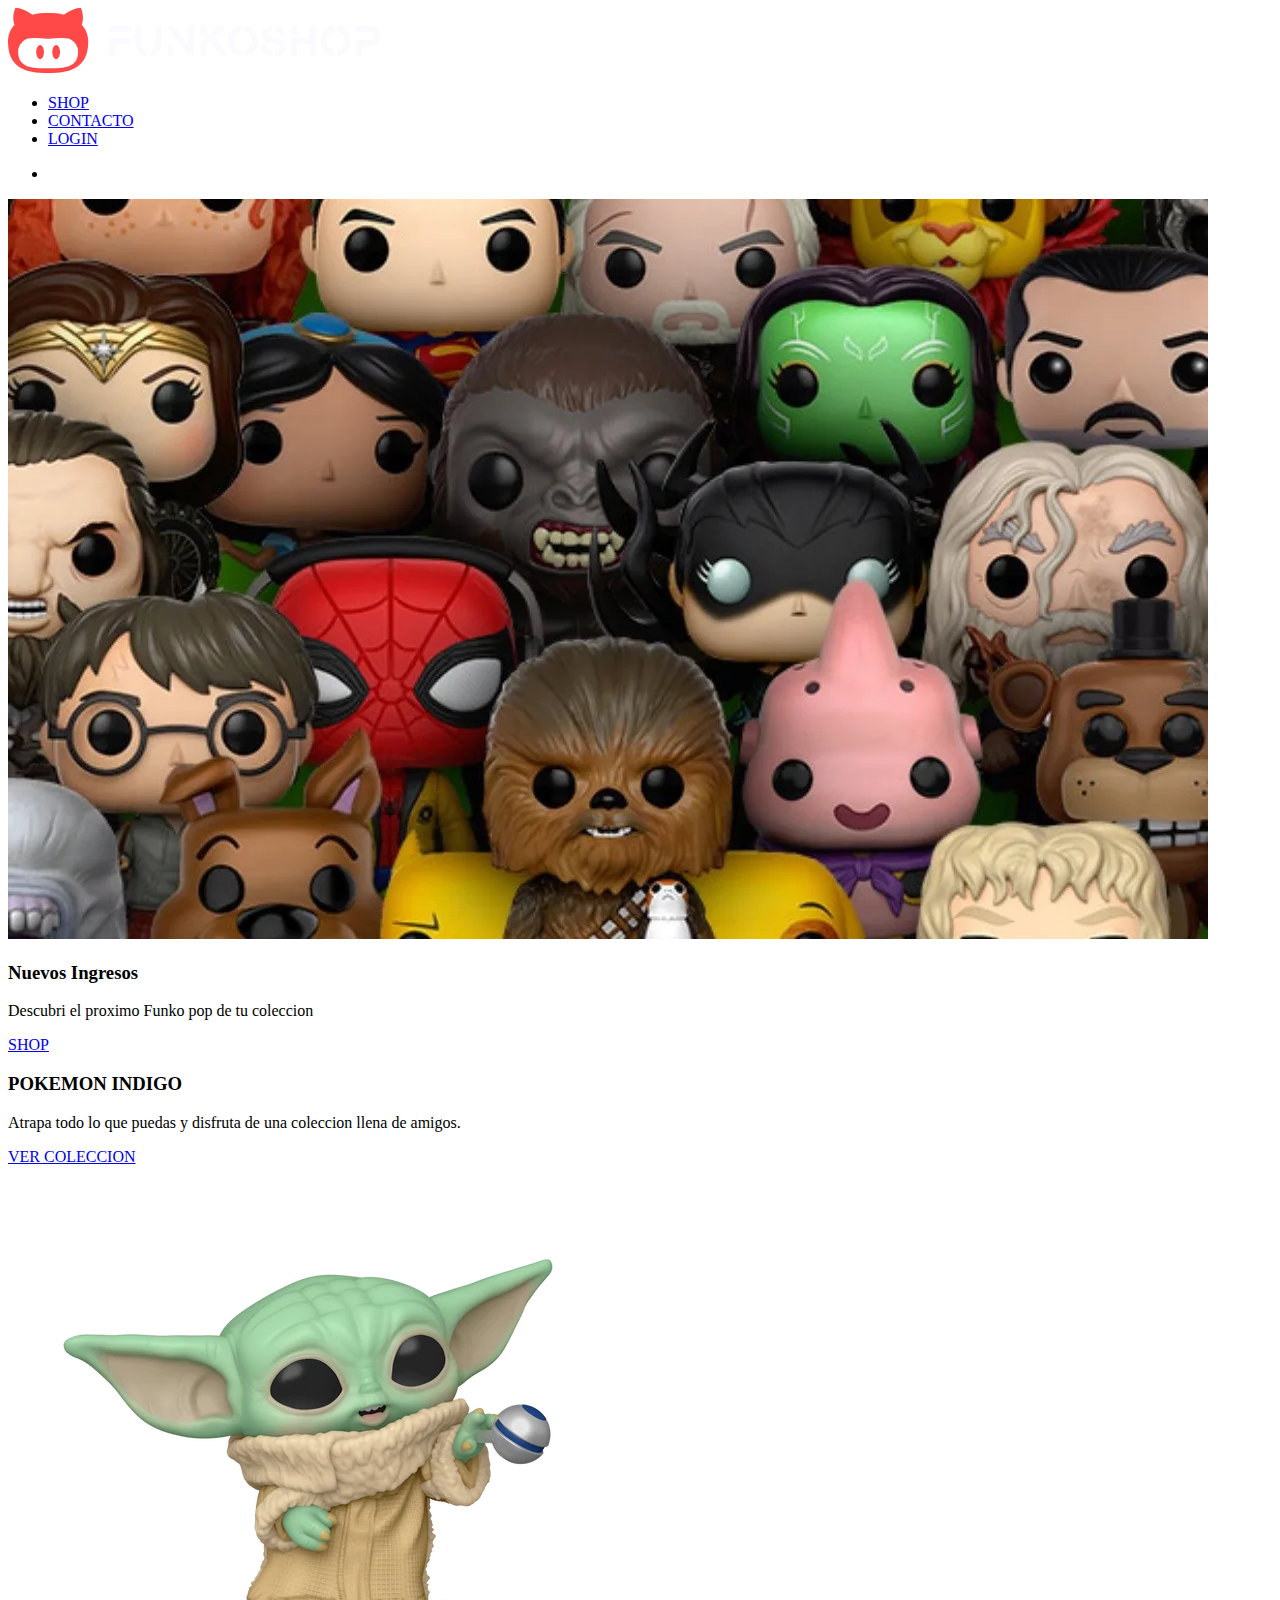
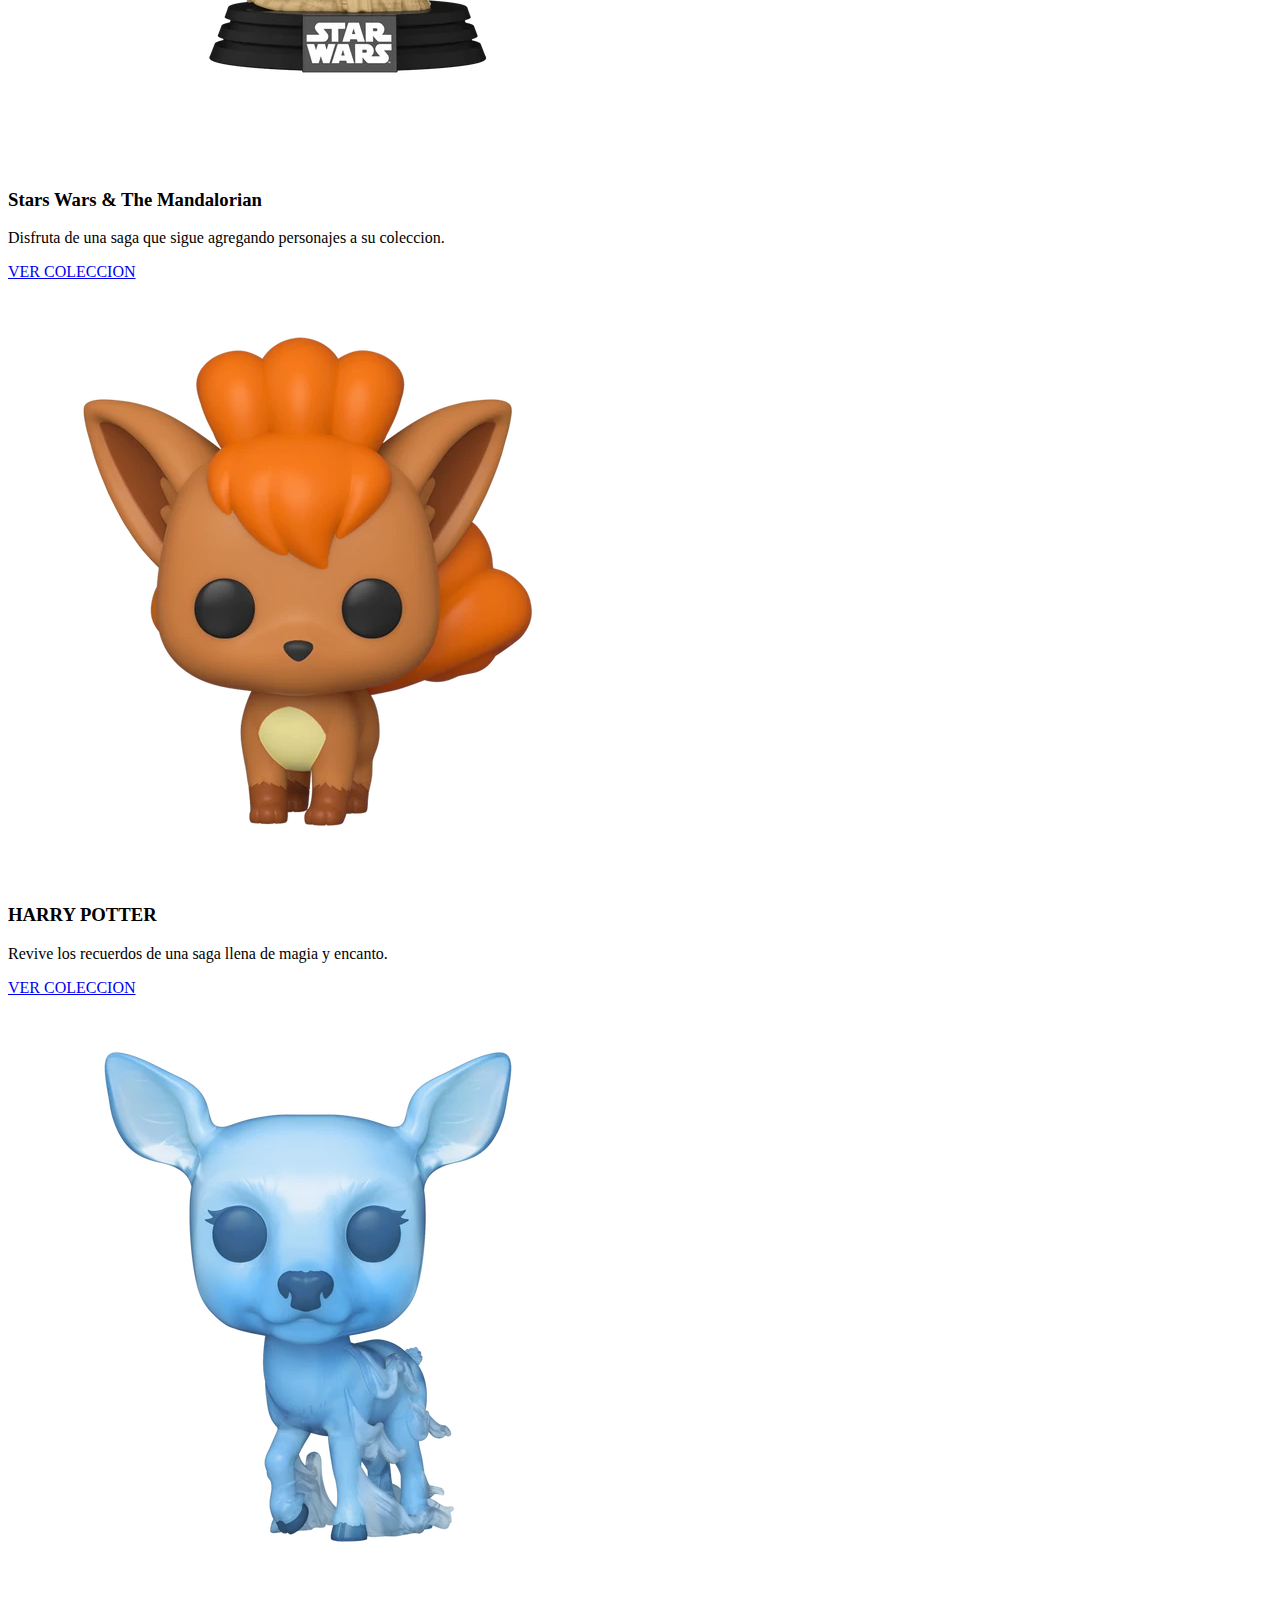
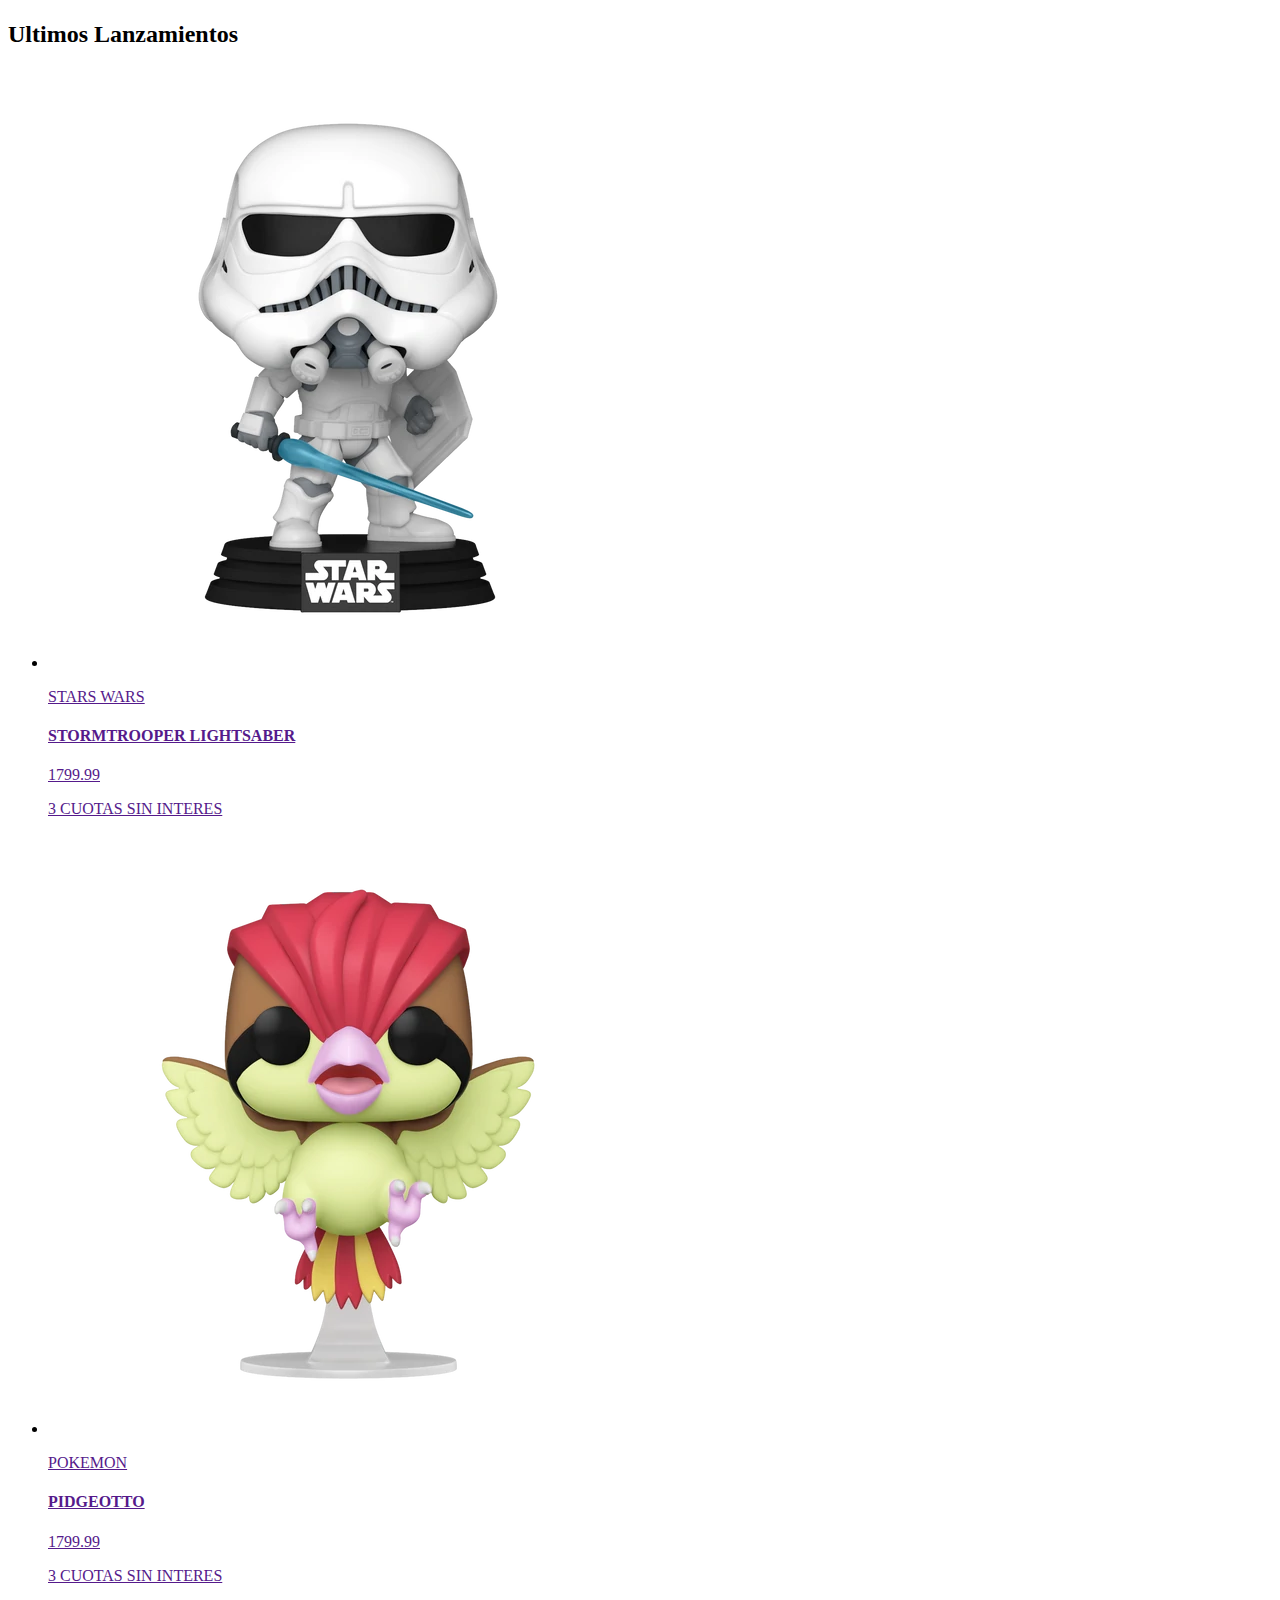
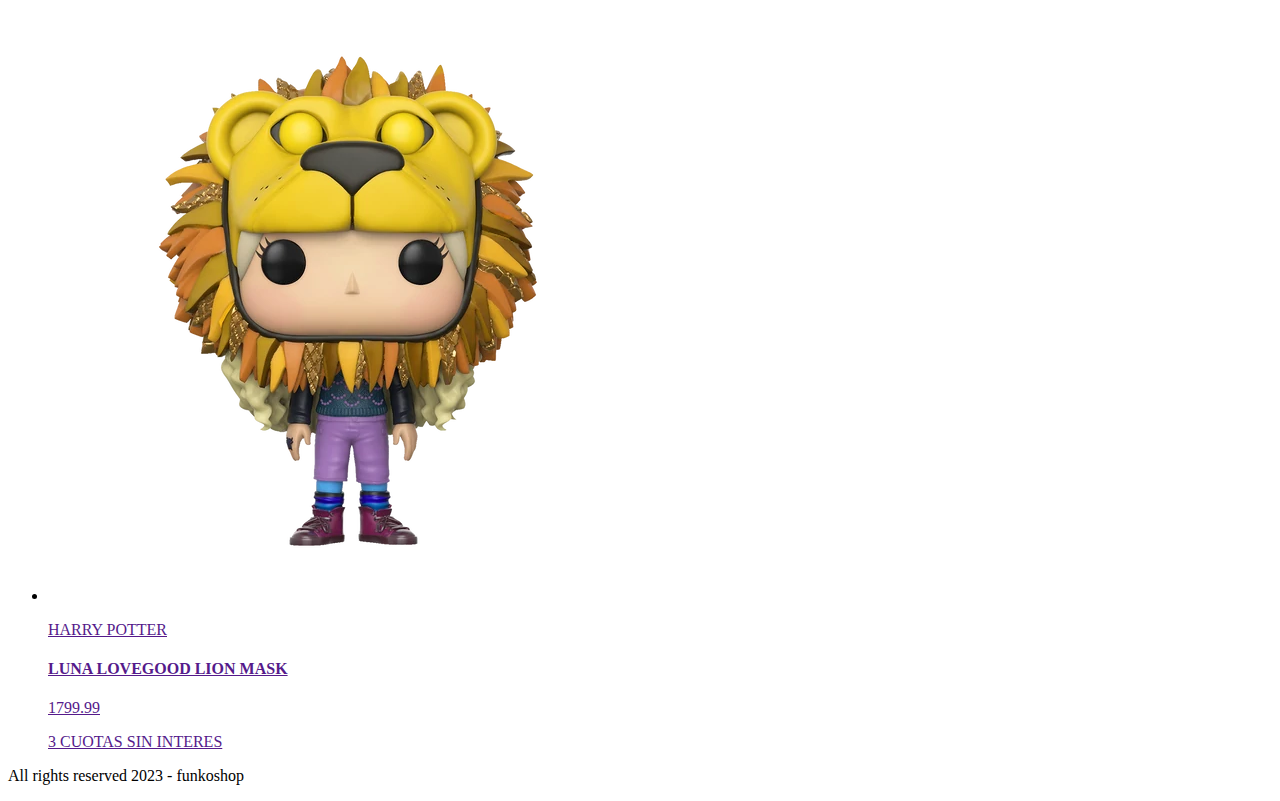
==== index.html @ 2acc5141 "hola" ====
<!DOCTYPE html>
<html>
    <head>
        <meta charset="utf-8">
        <meta http-equiv="X-UA-Compatible" content="IE=edge">
        <title></title>
        <meta name="description" content="">
        <meta name="viewport" content="width=device-width, initial-scale=1">
        <link rel="stylesheet" href="">
    </head>
    <body>
        <header>
            <nav>
                <picture>                
                    <a href="./index.html">              
                        <img src="./img/branding/logo_light_horizontal.svg" alt="isologotipo marca funkoshop">
                    </a>
                 </picture>    
                <ul>
                   <li>
                    <a href="./pages/shop.html">SHOP</a>
                    </li>
                   <li>
                    <a href="./pages/contact.html">CONTACTO</a>
                    </li>
                   <li>
                    <a href="./pages/login.html">LOGIN</a>
                    </li>
                   <li>
                        <a href="./pages/cart.html">
                            <img src="./img/icons/cart-icon.svg" alt="icono de carrito">
                        </a>
                    </li>
                
                </ul>
            </nav>
        </header>



        <main>            
            <section>
                <picture>
                    <img src="./img/funkos-banner.webp" alt="">
                </picture>
                    <h3>Nuevos Ingresos</h3>
                    <p>Descubri el proximo Funko pop de tu coleccion</p>
                    <a href="./pages/shop.html">SHOP</a>
                
            </section>


            <section>
                <article>
                    <h3>POKEMON INDIGO</h3>
                    <p>Atrapa todo lo que puedas y disfruta de una coleccion llena de amigos.</p>
                    <a href="./pages/shop">VER COLECCION</a>
                </article>
                <picture>
                    <img src="./img/star-wars/baby-yoda-1.webp" alt="Figura star wars baby yoda">
                </picture>
            </section>


            <section>
                <article>
                    <h3>Stars Wars & The Mandalorian</h3>
                    <p>Disfruta de una saga que sigue agregando personajes a su coleccion.</p>
                    <a href="./pages/shop">VER COLECCION</a>
                </article>
                <picture>
                    <img src="./img/pokemon/vulpix-1.webp" alt="FIGURA pokemon vulpix">
                </picture>
            </section>


            <section>
                <article>
                    <h3>HARRY POTTER</h3>
                    <p>Revive los recuerdos de una saga llena de magia y encanto.</p>
                    <a href="./pages/shop">VER COLECCION</a>
                </article>
                <picture>
                    <img src="./img/harry-potter/snape-patronus-1.webp" alt="FIGURA harry potter snape patronus">
                </picture>
            </section>


            <section>
                <h2>Ultimos Lanzamientos</h2>
                <ul>
                    <li>
                        <article>
                            <a href="">
                                <picture>
                                    <img src="./img/star-wars/trooper-1.webp" alt="star wars">
                                </picture>
                                <div>
                                    <p>STARS WARS</p>
                                    <h4>STORMTROOPER LIGHTSABER</h4>
                                    <p>1799.99</p>
                                    <p> 3 CUOTAS SIN INTERES</p>
                                </div>
                            </a>
                        </article>
                    </li>
                    <li>
                        <article>
                            <a href="">
                                <picture>
                                    <img src="./img/pokemon/pidgeotto-1.webp" alt="POKEMON">
                                </picture>
                                <div>
                                    <p>POKEMON</p>
                                    <h4>PIDGEOTTO</h4>
                                    <p>1799.99</p>
                                    <p> 3 CUOTAS SIN INTERES</p>
                                </div>
                            </a>
                        </article>
                    </li>
                    <li>
                        <article>
                            <a href="">
                                <picture>
                                    <img src="./img/harry-potter/luna-1.webp" alt="HARRY POTTER">
                                </picture>
                                <div>
                                    <p>HARRY POTTER</p>
                                    <h4>LUNA LOVEGOOD LION MASK</h4>
                                    <p>1799.99</p>
                                    <p> 3 CUOTAS SIN INTERES</p>
                                </div>
                            </a>
                        </article>
                    </li>
                  
                </ul>
            </section>
        </main>

        <footer>
            <Section>
                <nav>

                </nav>
                <picture>

                </picture>

            </Section>
            <P>All rights reserved 2023 - funkoshop </P>
        </footer>
                
        <script src="" async defer></script>
    </body>
</html>
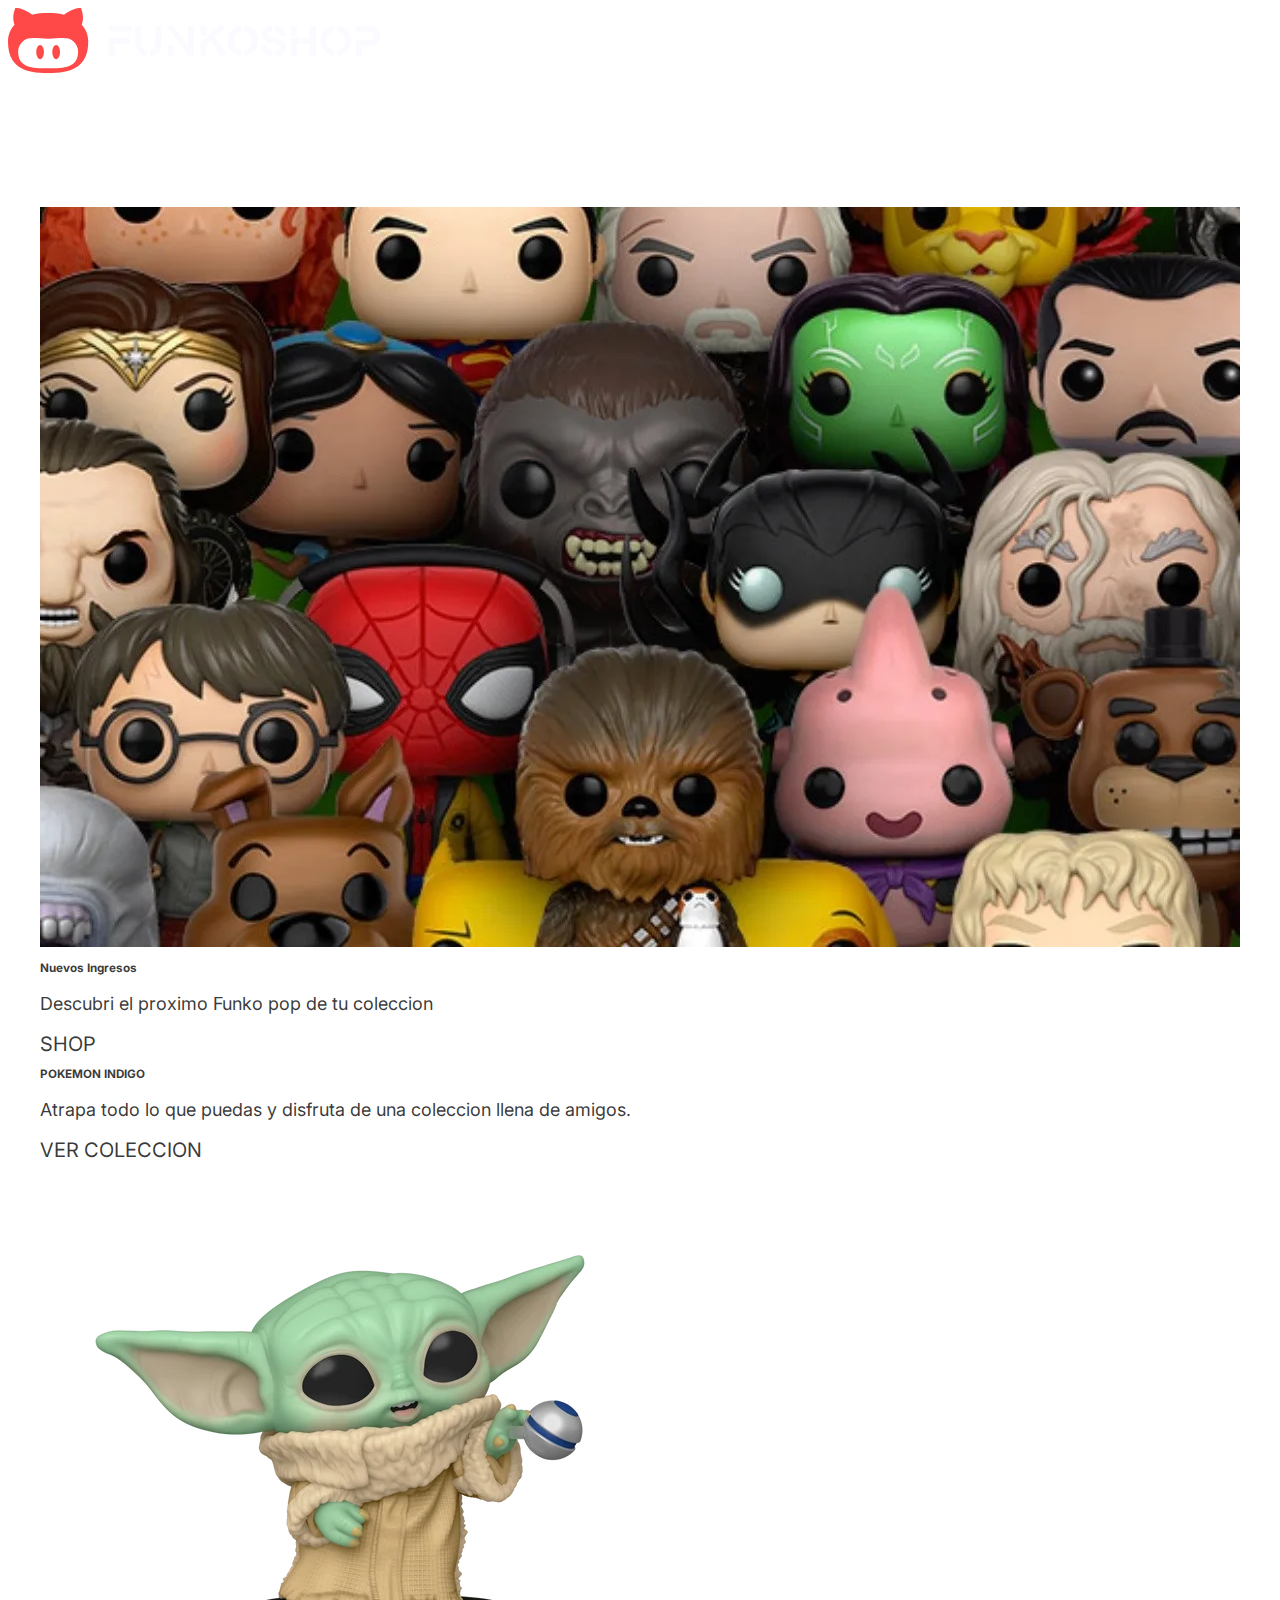
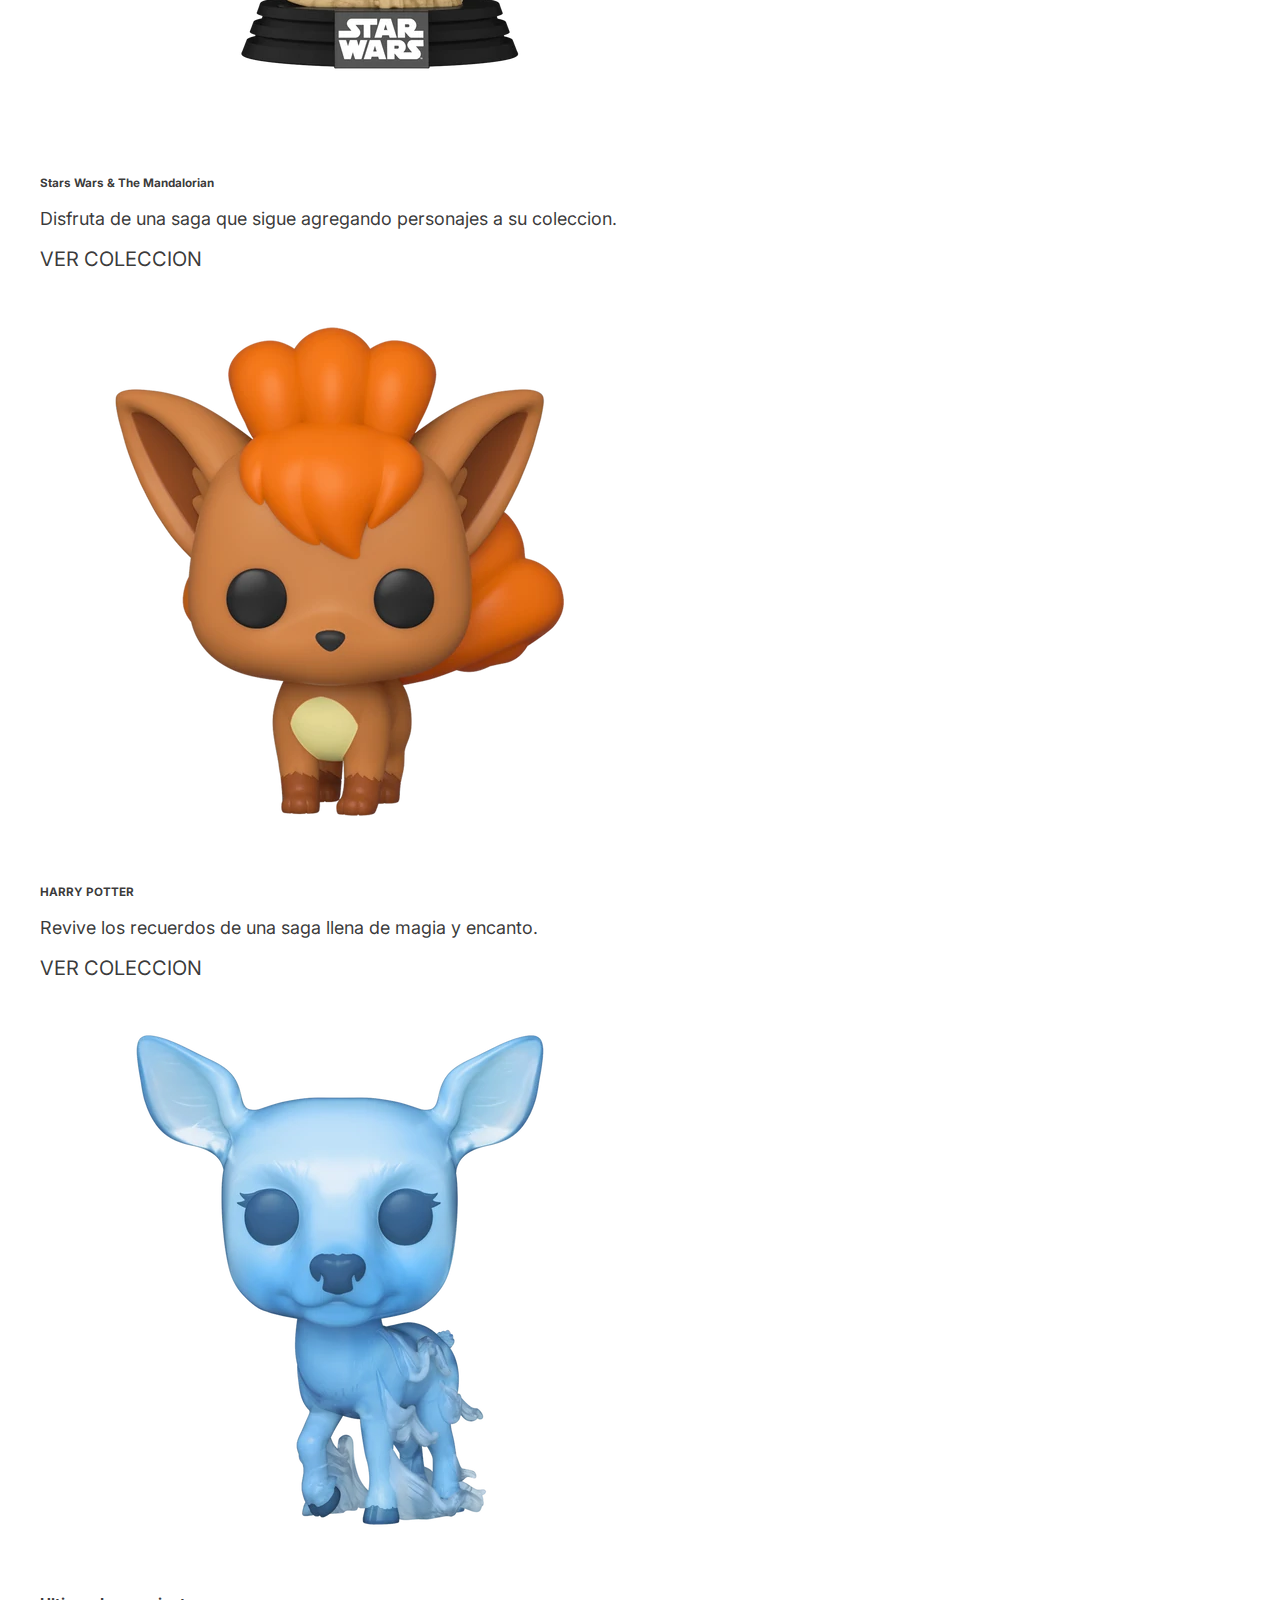
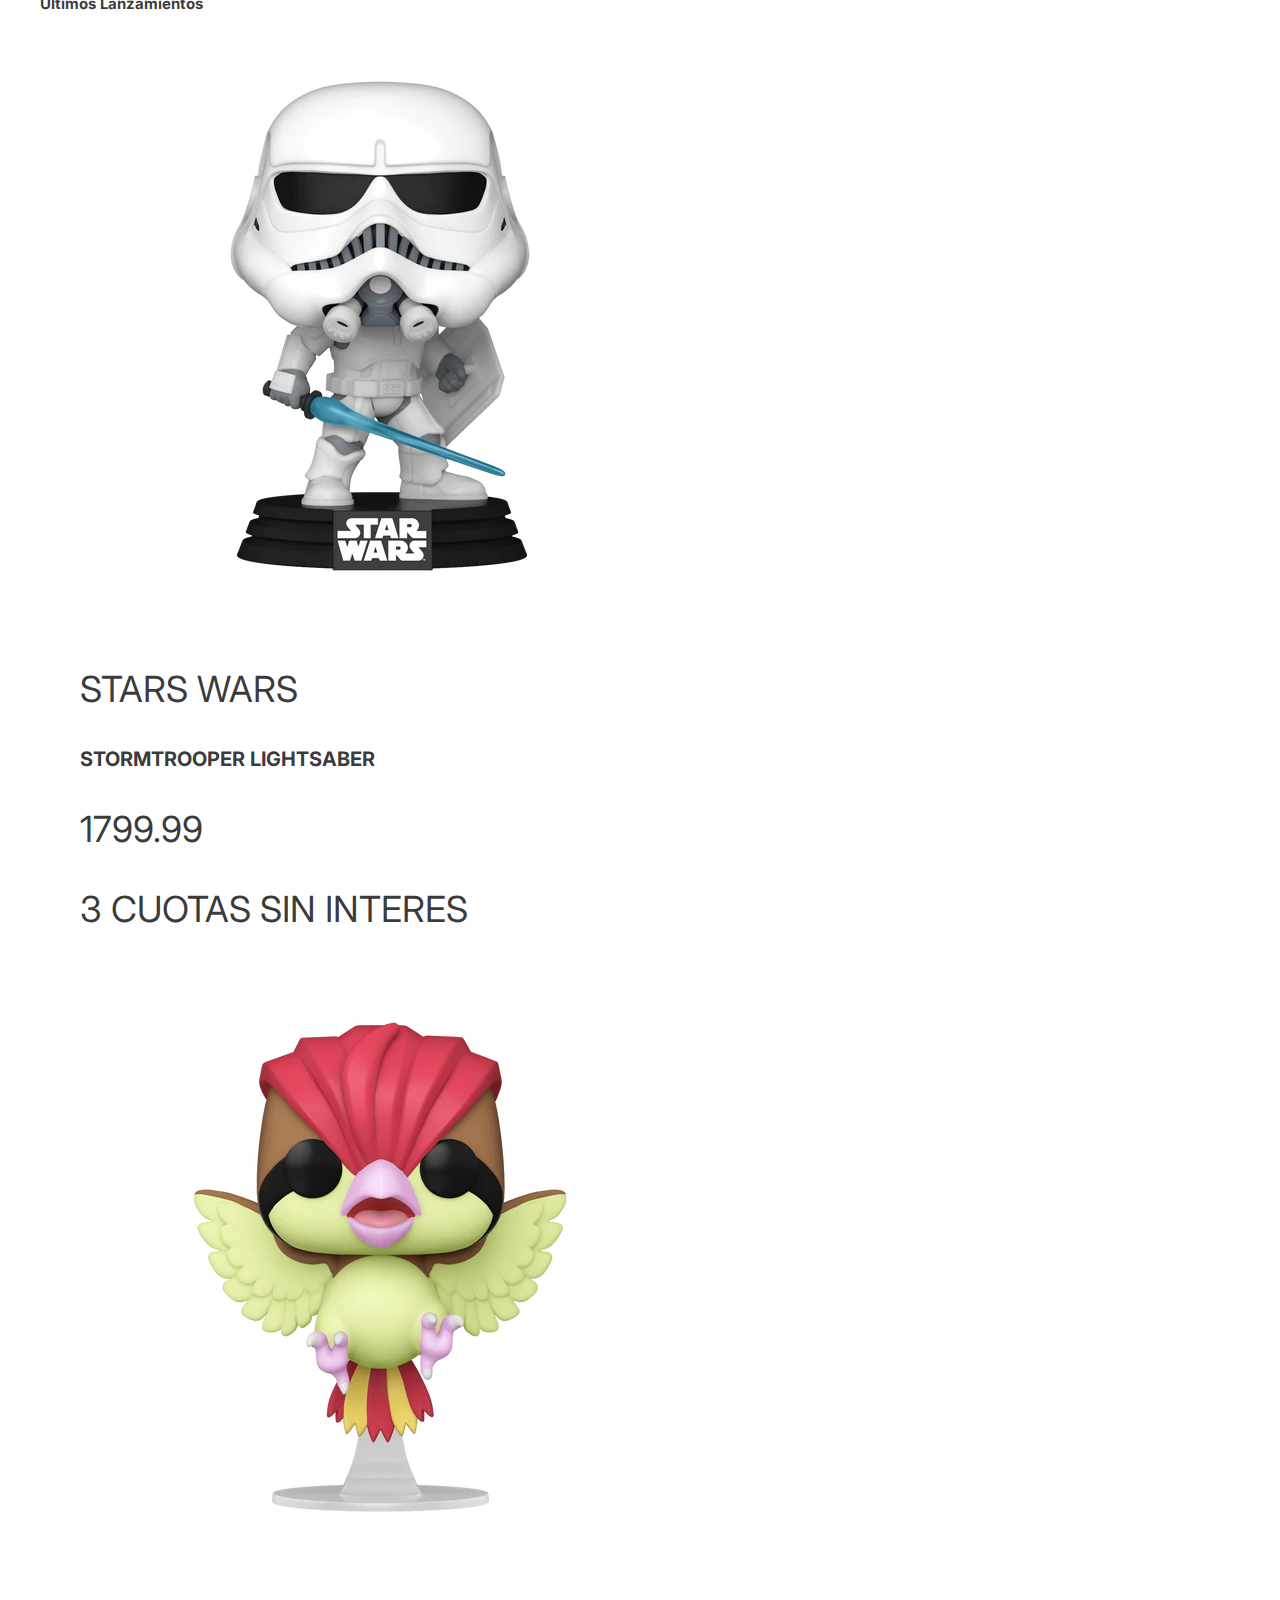
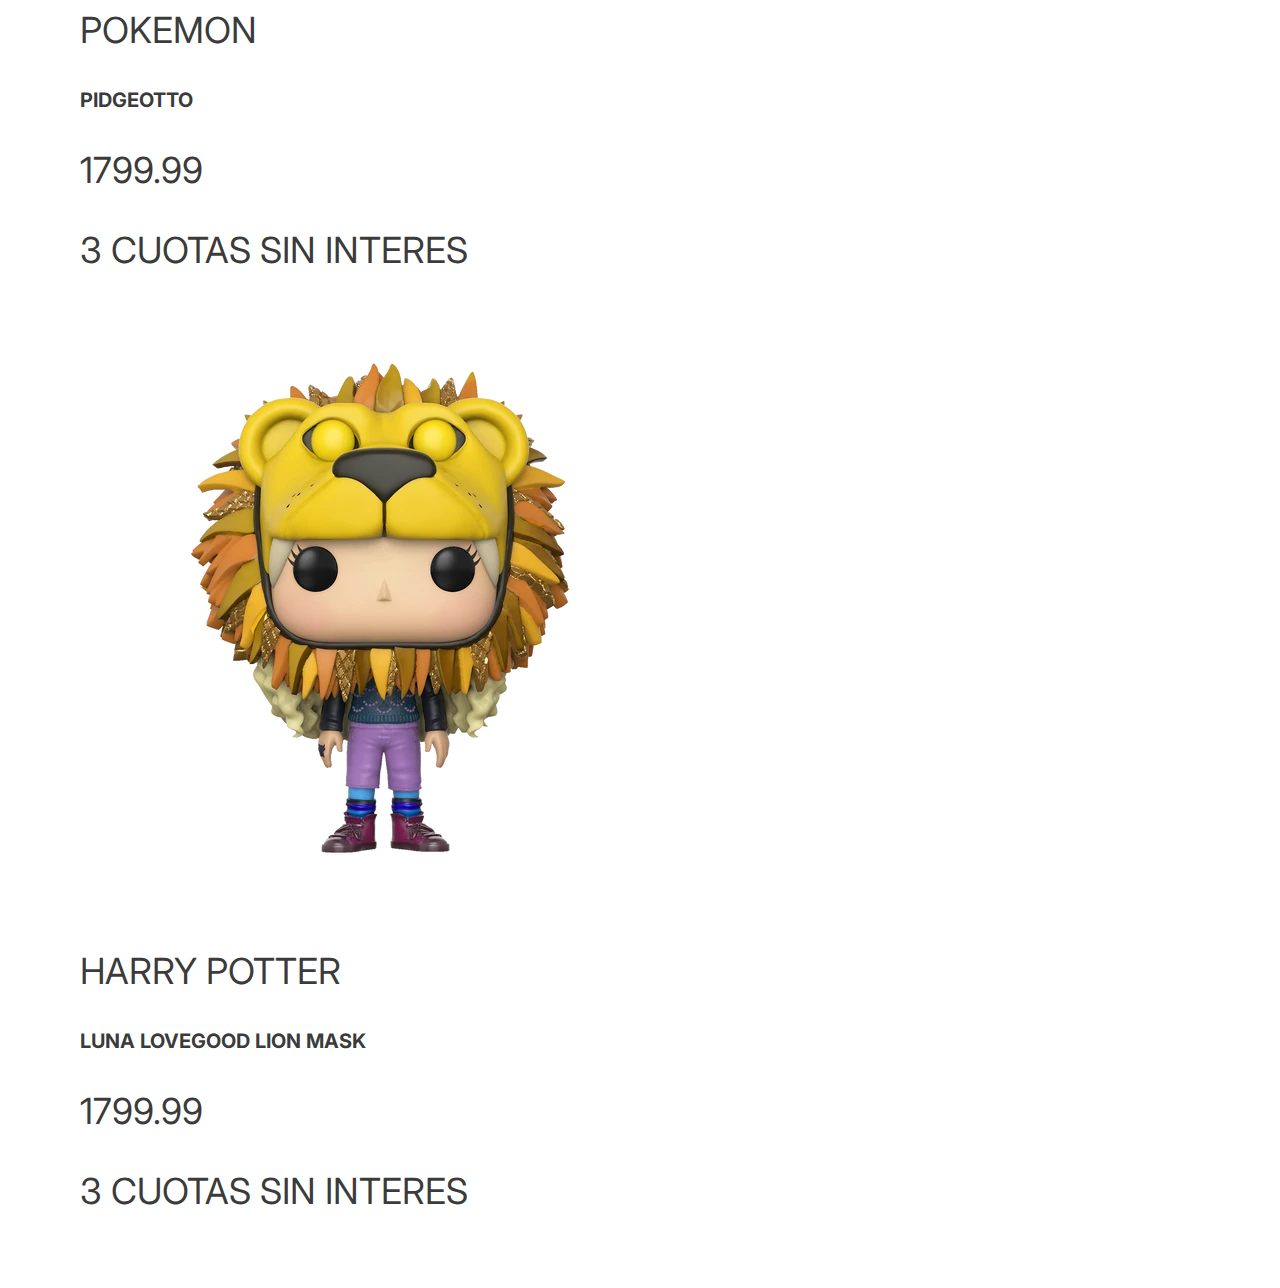
==== commit d71629e2: "commit inicial" ====
--- a/index.html
+++ b/index.html
@@ -6,12 +6,12 @@
         <title></title>
         <meta name="description" content="">
         <meta name="viewport" content="width=device-width, initial-scale=1">
-        <link rel="stylesheet" href="">
+        <link rel="stylesheet" href="./styles/styles.css">
     </head>
     <body>
         <header>
-            <nav>
-                <picture>                
+            <nav class="navbar_container">
+                <picture class="navbar_logo">                
                     <a href="./index.html">              
                         <img src="./img/branding/logo_light_horizontal.svg" alt="isologotipo marca funkoshop">
                     </a>
@@ -38,9 +38,9 @@
 
 
 
-        <main>            
+        <main class="container">            
             <section>
-                <picture>
+                <picture class="foto1">
                     <img src="./img/funkos-banner.webp" alt="">
                 </picture>
                     <h3>Nuevos Ingresos</h3>
--- a/styles/styles.css
+++ b/styles/styles.css
@@ -0,0 +1,91 @@
+@import url('https://fonts.googleapis.com/css2?family=Inter:wght@100&family=Raleway:wght@100&display=swap');
+
+:root {
+
+    /*Palette*/
+
+    --primary-solid: #FF3333;
+    --primary-900:rgb(255, 51, 0.9);
+    --primary-500: rgb(255, 51, 0.5);
+    --primary-300:rgb(255, 51, 0.3);
+
+    --secondary-solid: #1d84b5;
+    --secondary-900: rgb(29, 132, 0.9);
+    --secondary-500: rgb(29, 132, 0.5);
+    --secondary-300: rgb(29, 132, 0.3);
+
+    --dark-solid: #1f1f1f1f ;
+    --dark-900:rgba(31, 31, 31, 0.9);
+    --dark-500:rgba(31, 31, 31, 0.5);
+    --dark-300:rgba(31, 31, 31, 0.3);
+
+    --dark-bg-solid: #30343f;
+    --light-bg-solid: #fafaff;
+    --light-font-solid: #ffffff;
+
+     /* Typografia */
+
+    --base-font: 'Inter', sans-serif;
+    --alternative-font: 'Raleway', sans-serif;
+
+    /* Font-sizes */
+
+    --font-display: 4.6em;
+    --font-jumbo: 3.8em;
+    --font-xlarge: 3em;
+    --font-large: 2.4em;
+    --font-medium: 1.8em;
+    --font-small: 1.6em;
+    --font-xsmall: 1.2em;
+
+    /* spacings */
+
+    --spacing-128: 12.8rem;
+    --spacing-68: 6.8rem;
+    --spacing-36: 3.6rem;
+    --spacing-28: 2.8rem;
+    --spacing-16: 1.6rem;
+    --spacing-12: 1.2rem;
+    --spacing-8: 0.8rem;
+    
+}
+*::before,
+*::after {
+    margin : 0;
+    padding: 0;
+    box-sizing: border-box;
+    
+}
+
+html {
+    font-family:var(--base-font) ; 
+    font-size: 62.5%;
+    color:var(--dark-900);
+    
+}
+
+a {
+    text-decoration: none;
+    font-size: 2em;
+    font-family: inherit;
+    color: inherit;
+}
+
+header,
+footer {
+    font-family: var(--alternative-font);
+    color: var(--light-font-solid);
+}
+
+ul, ol {
+    list-style-type: none;
+}
+
+p {
+    font-size: 1.8em;
+}
+
+.container {
+    max-width: 1200px;
+    margin: 0 auto;
+}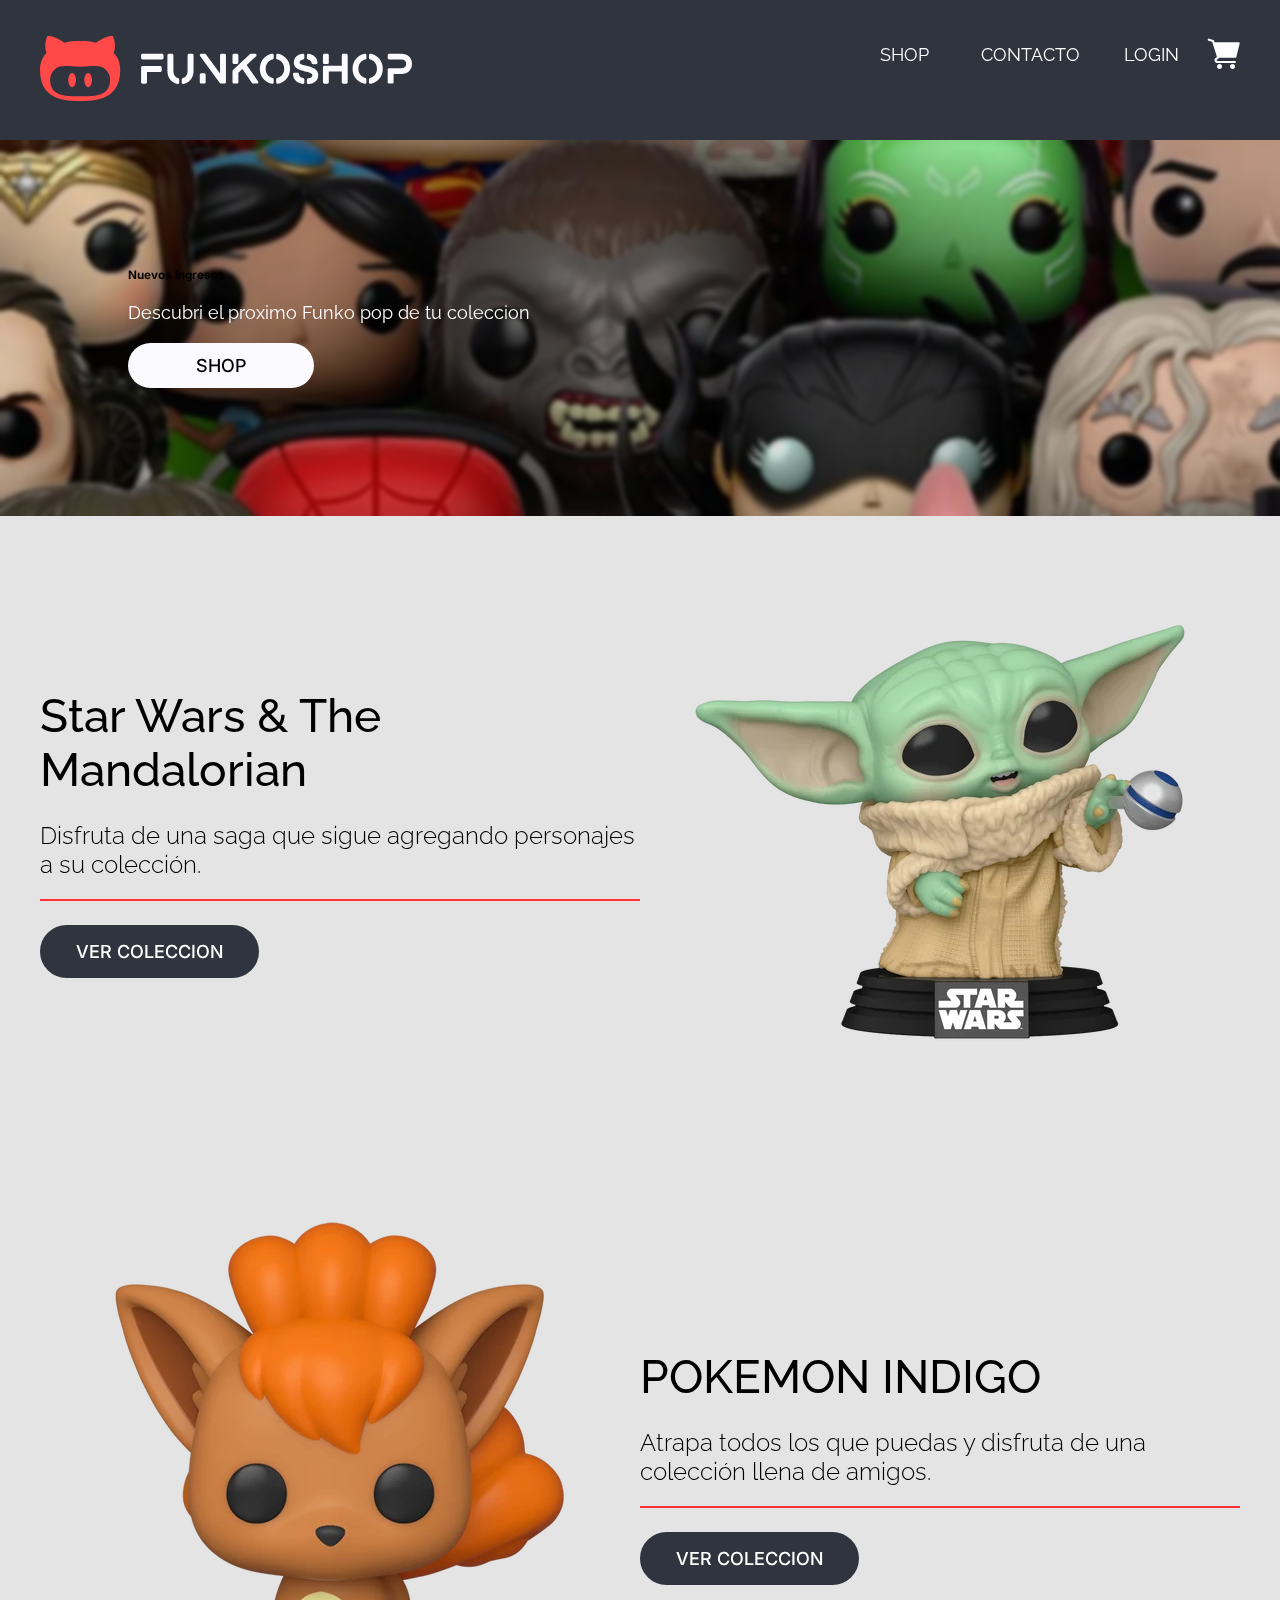
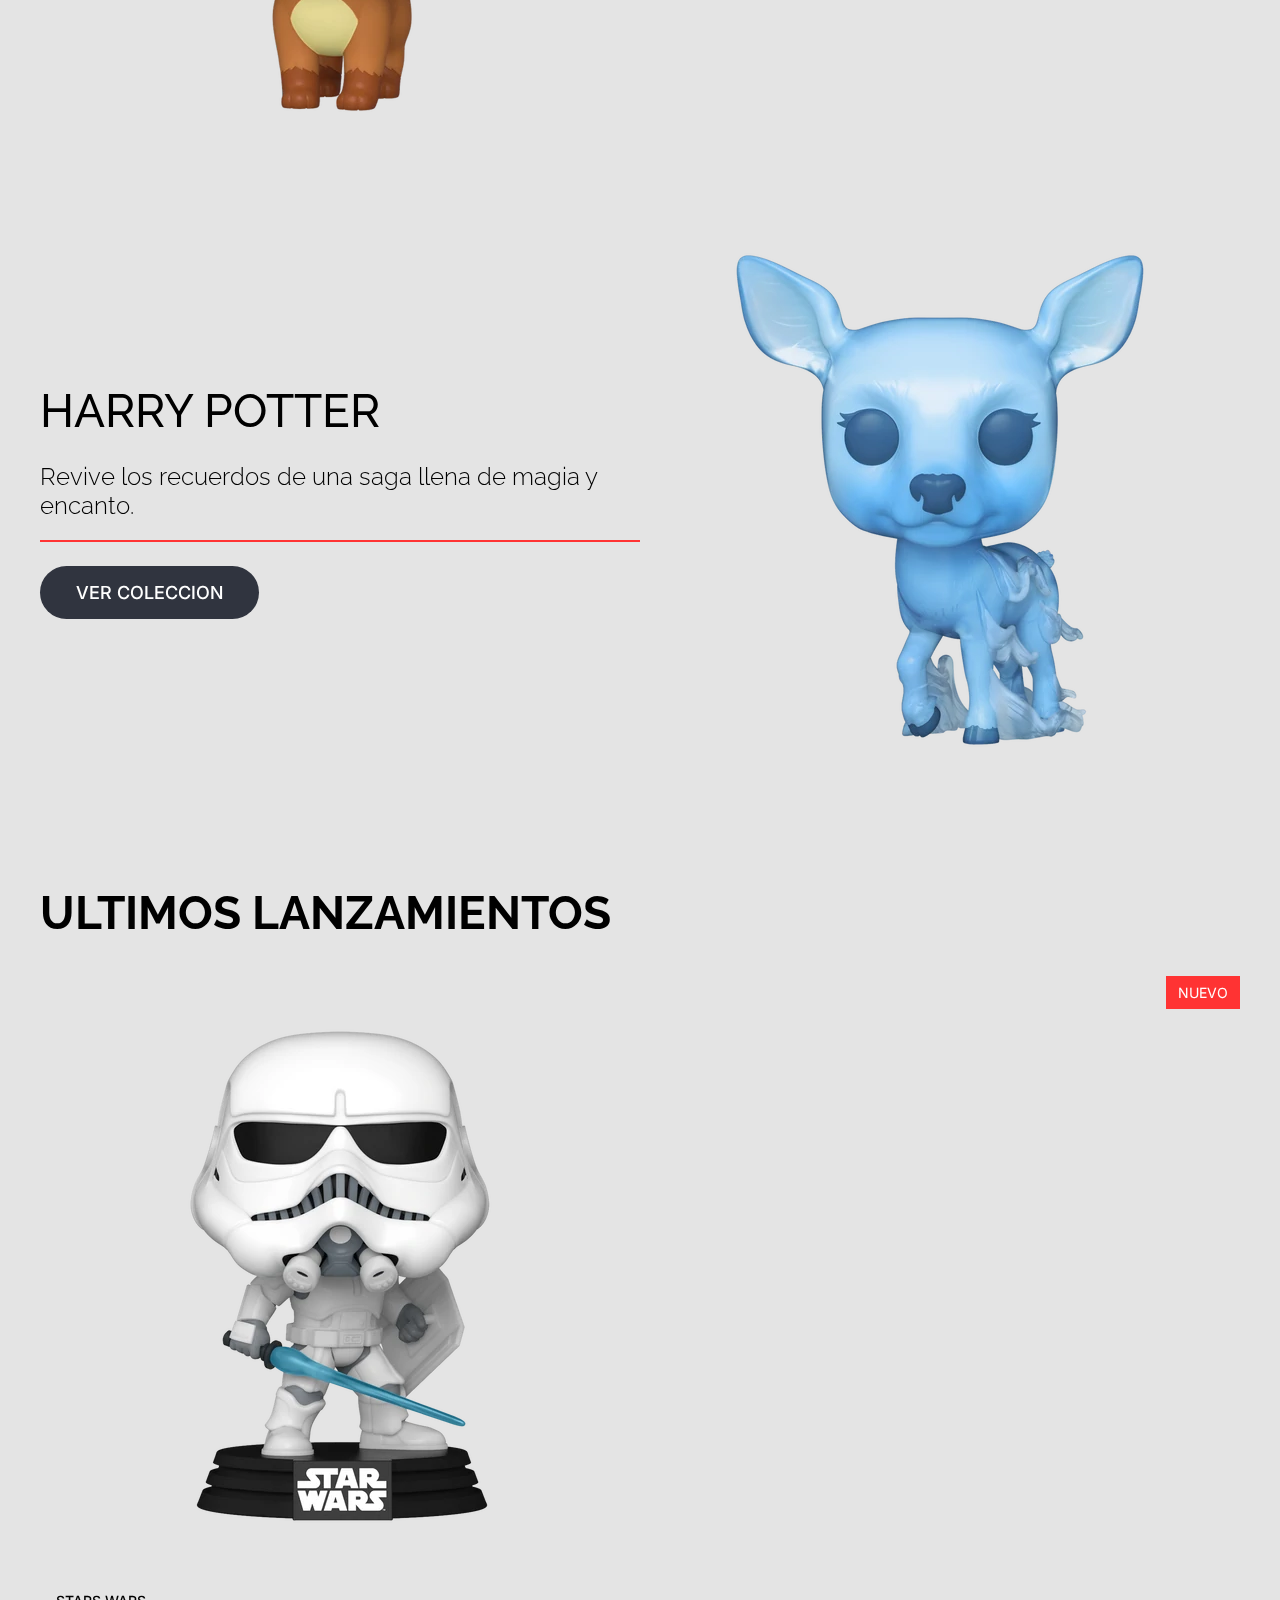
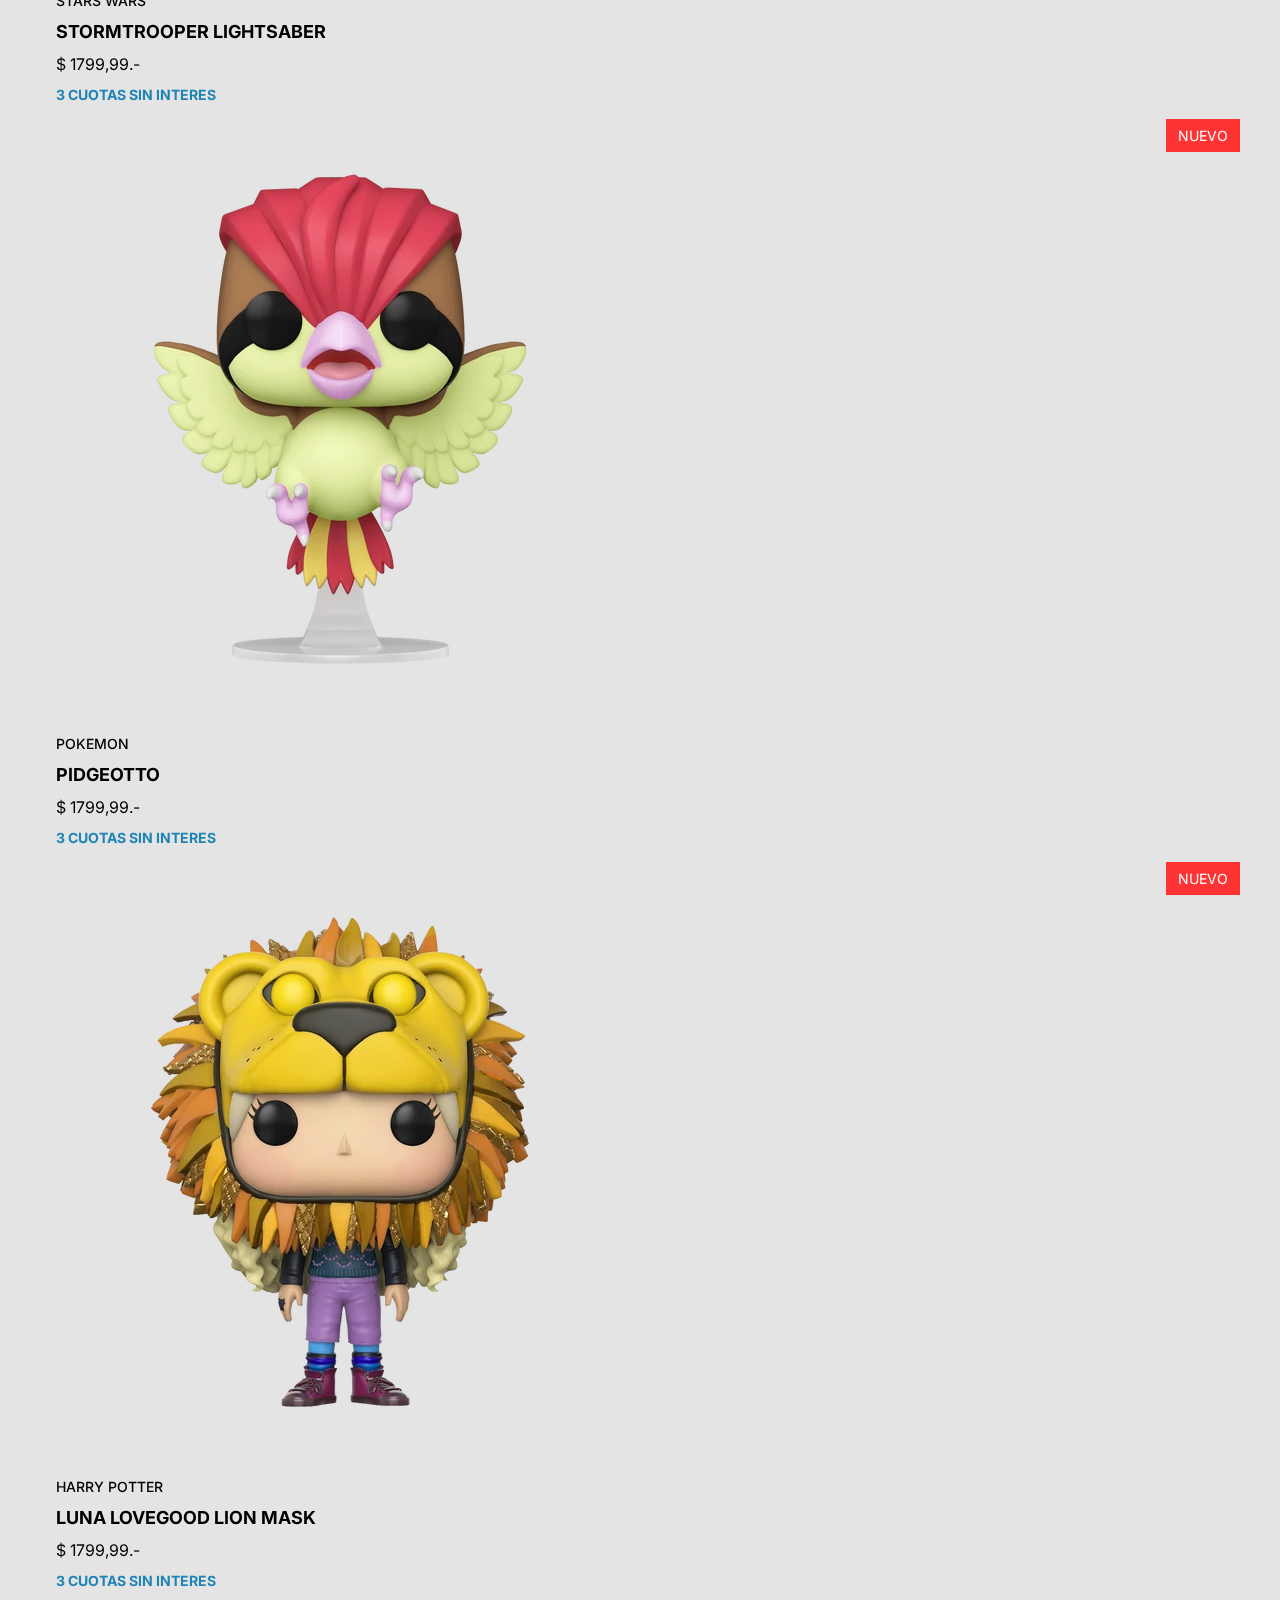
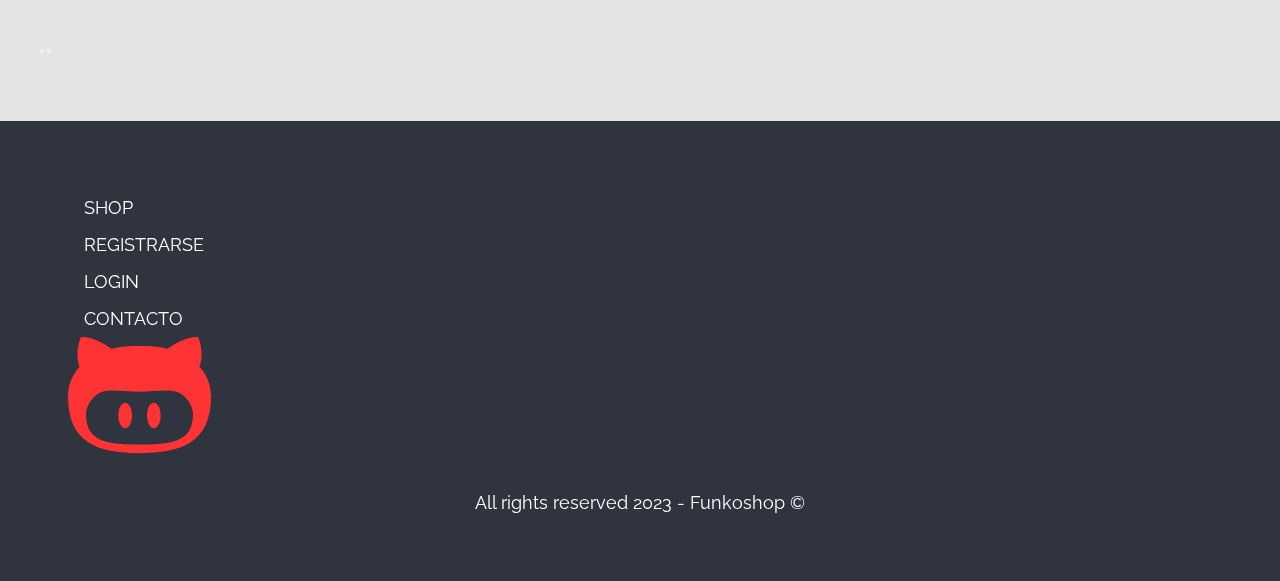
==== commit f9184479: "shop" ====
--- a/index.html
+++ b/index.html
@@ -1,157 +1,206 @@
 <!DOCTYPE html>
-<html>
+<html lang="en">
     <head>
         <meta charset="utf-8">
         <meta http-equiv="X-UA-Compatible" content="IE=edge">
-        <title></title>
-        <meta name="description" content="">
-        <meta name="viewport" content="width=device-width, initial-scale=1">
-        <link rel="stylesheet" href="./styles/styles.css">
-    </head>
+        <meta name="viewport" content="width=device-width, initial-scale=1.0">
+        <title>Home | Funkoshop</title>
+        <link rel="stylesheet" href="./styles/index.css">
+   </head>
     <body>
-        <header>
-            <nav class="navbar_container">
-                <picture class="navbar_logo">                
+        <header class="page-header">
+           <!-- Inicio Header --> 
+            <nav class="navbar container">
+                <picture class="navbar__logo">                
                     <a href="./index.html">              
-                        <img src="./img/branding/logo_light_horizontal.svg" alt="isologotipo marca funkoshop">
+                        <img src="./img/branding/logo_light_horizontal.svg" alt="Isologotipo de la marca FunkoShop">
                     </a>
                  </picture>    
-                <ul>
+                <ul class="navbar__menu">
+                   <li class="navbar__item with-submenu">
+                    <a  class="navbar__link with-icon" href="./pages/shop.html">SHOP<iconify-icon icon="tabler:chevron-down" style="color: white"></iconify-icon></a>
+                    <ul class="submenu">
+                      <li class="submenu__item">
+                        <a  href="" class="submenu__link">Funkos</a>
+                      </li>
+                      <li class="submenu__item">
+                        <a  href="" class="submenu__link">Remeras</a>
+
+                      </li>
+                      <li class="submenu__item">
+                        <a  href="" class="submenu__link">Llaveros</a>
+
+                      </li>
+                    </ul>
+                    </li>
                    <li>
-                    <a href="./pages/shop.html">SHOP</a>
-                    </li>
+                    <a class="navbar__link" href="./pages/contact.html">CONTACTO</a>
+                    </li class="navbar__item">
                    <li>
-                    <a href="./pages/contact.html">CONTACTO</a>
-                    </li>
-                   <li>
-                    <a href="./pages/login.html">LOGIN</a>
-                    </li>
-                   <li>
-                        <a href="./pages/cart.html">
+                    <a class="navbar__link"  href="./pages/login.html">LOGIN</a>
+                    </li class="navbar__item">
+                   <li class="navbar__item">
+                        <a class="navbar__cart" href="./pages/cart.html">
                             <img src="./img/icons/cart-icon.svg" alt="icono de carrito">
                         </a>
                     </li>
-                
                 </ul>
             </nav>
         </header>
-
-
-
-        <main class="container">            
-            <section>
-                <picture class="foto1">
-                    <img src="./img/funkos-banner.webp" alt="">
-                </picture>
-                    <h3>Nuevos Ingresos</h3>
-                    <p>Descubri el proximo Funko pop de tu coleccion</p>
-                    <a href="./pages/shop.html">SHOP</a>
-                
-            </section>
-
-
-            <section>
-                <article>
-                    <h3>POKEMON INDIGO</h3>
-                    <p>Atrapa todo lo que puedas y disfruta de una coleccion llena de amigos.</p>
-                    <a href="./pages/shop">VER COLECCION</a>
+<!-- Fin Header -->
+               
+        <section class="hero">
+            <article class="hero__content container">                         
+               <h3 class="hero__title">Nuevos Ingresos</h3>
+                <p class="hero__text">Descubri el proximo Funko pop de tu coleccion</p>
+                <a class="hero__link" href="./pages/shop.html">SHOP</a>
+            </article>
+        </section>
+
+        <main class="main-container" >
+            <section class="collection container">
+                <article class="collection__content">
+                    <h3 class="collection__title">Star Wars & The Mandalorian</h3>
+                    <p class="collection__text">Disfruta de una saga que sigue agregando personajes a su colección.</p>
+                    <a  class="collection__link" href="./pages/shop/shop">VER COLECCION</a>
                 </article>
+                <picture class="collection__cover">
+                    <img src="./img/star-wars/baby-yoda-1.webp" alt="Figura coleccionable Funko de Grogu de la serie The Mandalorian">
+                </picture>
+            </section>
+
+            <section class="collection container">
+                <article class="collection__content">
+                    <h3 class="collection__title">POKEMON INDIGO</h3>
+                    <p class="collection__text">Atrapa todos los que puedas y disfruta de una colección llena de amigos.</p>
+                    <a class="collection__link" href="./pages/shop/shop">VER COLECCION</a>
+                </article>
+                <picture class="collection__cover">
+                    <img src="./img/pokemon/vulpix-1.webp" alt="Figura coleccionable Funko de Vulpix de la serie Pokemon">
+                </picture>
+            </section>
+
+
+            <section class="collection container">
+                <article class="collection__content">
+                    <h3 class="collection__title">HARRY POTTER</h3>
+                    <p class="collection__text">Revive los recuerdos de una saga llena de magia y encanto.</p>
+                    <a  class="collection__link" href="./pages/shop/shop">VER COLECCION</a>
+                </article>
+                <picture class="collection__cover">
+                    <img src="./img/harry-potter/snape-patronus-1.webp" alt="Figura coleccionable Funko del Patronus de Snape en la película de Harry Potter">
+                </picture>
+            </section>
+
+
+            <section class="slider container glide">
+                <h2 class="slider__title">Ultimos Lanzamientos</h2>
+                <div class="glide__track" data-glide-el="track">
+                    <ul class="slider__items glide__slides">
+                        <li class="slider__item glide__slide">
+                            <article class="card-item">
+                                <a class="card-item__link" href="">
+                                <picture class="card-item__cover">
+                                    <span class="card-item__tag">Nuevo</span>
+                                    <img class="card-item__img--front" src="./img/star-wars/trooper-1.webp" alt="Figura coleccionable Funko de un Stormtrooper">
+                                    <img class="card-item__img--back" src="./img/multimedia/star-wars/trooper-box.webp" alt="Figura coleccionable Funko de un Stormtrooper en caja">
+                                </picture>
+                                <div class="card-item__content">
+                                    <p class="card-item__licence">STARS WARS</p>
+                                    <h4 class="card-item__name">STORMTROOPER LIGHTSABER</h4>
+                                    <p class="card-item__price">$ 1799,99.-</p>
+                                    <p class="card-item__promo"> 3 CUOTAS SIN INTERES</p>
+                                </div>
+                                </a>
+                            </article>
+                        </li>
+                        <li class="slider__item glide__slider">
+                            <article class="card-item">
+                                <a class="card-item__link" href="">
+                                <picture class="card-item__cover">
+                                    <span class="card-item__tag">Nuevo</span>
+                                    <img class="card-item__img--front" src="./img/pokemon/pidgeotto-1.webp" alt="Figura coleccionable Funko de Pidgeotto">
+                                    <img class="card-item__img--back" src="./img/pokemon/pidgeotto-box.webp" alt="Figura coleccionable Funko de Pidgeotto en caja"> 
+                                </picture>
+
+                                <div class="card-item__content">
+                                    <p class="card-item__licence">POKEMON</p>
+                                    <h4 class="card-item__name">PIDGEOTTO</h4>
+                                    <p class="card-item__price">$ 1799,99.-</p>
+                                    <p class="card-item__promo"> 3 CUOTAS SIN INTERES</p>
+                                </div>
+                                </a>
+                            </article>
+                        </li>
+
+                        <li class="slider__item glide__slide">
+                            <article class="card-item">
+                                <a class="card-item__link" href="">
+                                <picture class="card-item__cover">
+                                    <span class="card-item__tag">Nuevo</span>
+                                    <img class="card-item__img--front" src="./img/harry-potter/luna-1.webp" alt="Figura coleccionable Funko de Luna Lovegood">
+                                    <img class="card-item__img--back" src="./img/harry-potter/luna-box.webp" alt="Figura coleccionable Funko de Luna Lovegood en caja">
+                                </picture>
+                                <div class="card-item__content">
+                                    <p class="card-item__licence">HARRY POTTER</p>
+                                    <h4 class="card-item__name">LUNA LOVEGOOD LION MASK</h4>
+                                    <p class="card-item__price">$ 1799,99.-</p>
+                                    <p class="card-item__promo"> 3 CUOTAS SIN INTERES</p>
+                                </div>
+                                </a>
+                            </article>
+                        </li>
+                    </ul>
+                </div>                
+
+                <div class="glide__arrows" data-glide-el="controls">
+                    <button class="glide__arrow glide__arrow--left" data-glide-dir="<"><iconify-icon icon="tabler:chevron-left"></iconify-icon></button>
+                    <button class="glide__arrow glide__arrow--right" data-glide-dir=">"><iconify-icon icon="tabler:chevron-right"></iconify-icon></button>
+                </div>
+            </section>
+        </main>
+        <footer class="footer">
+            <nav class="navbar container">
+                <ul class="navbar__item">
+                    <li class="navbar__item">
+                        <a class="navbar__link" href="./pages/shop/shop.html">SHOP</a>
+                    </li>
+                    <li class="navbar__item">
+                        <a class="navbar__link" href="./pages/register.html">REGISTRARSE</a>
+                    </li>
+                    <li class="navbar__item">
+                        <a class="navbar__link" href="./pages/admin/login.html">LOGIN</a>
+                    </li>
+                    <li class="navbar__item">
+                        <a class="navbar__link" href="./pages/contact.html">CONTACTO</a>
+                    </li>
+                </ul>
                 <picture>
-                    <img src="./img/star-wars/baby-yoda-1.webp" alt="Figura star wars baby yoda">
-                </picture>
-            </section>
-
-
-            <section>
-                <article>
-                    <h3>Stars Wars & The Mandalorian</h3>
-                    <p>Disfruta de una saga que sigue agregando personajes a su coleccion.</p>
-                    <a href="./pages/shop">VER COLECCION</a>
-                </article>
-                <picture>
-                    <img src="./img/pokemon/vulpix-1.webp" alt="FIGURA pokemon vulpix">
-                </picture>
-            </section>
-
-
-            <section>
-                <article>
-                    <h3>HARRY POTTER</h3>
-                    <p>Revive los recuerdos de una saga llena de magia y encanto.</p>
-                    <a href="./pages/shop">VER COLECCION</a>
-                </article>
-                <picture>
-                    <img src="./img/harry-potter/snape-patronus-1.webp" alt="FIGURA harry potter snape patronus">
-                </picture>
-            </section>
-
-
-            <section>
-                <h2>Ultimos Lanzamientos</h2>
-                <ul>
-                    <li>
-                        <article>
-                            <a href="">
-                                <picture>
-                                    <img src="./img/star-wars/trooper-1.webp" alt="star wars">
-                                </picture>
-                                <div>
-                                    <p>STARS WARS</p>
-                                    <h4>STORMTROOPER LIGHTSABER</h4>
-                                    <p>1799.99</p>
-                                    <p> 3 CUOTAS SIN INTERES</p>
-                                </div>
-                            </a>
-                        </article>
-                    </li>
-                    <li>
-                        <article>
-                            <a href="">
-                                <picture>
-                                    <img src="./img/pokemon/pidgeotto-1.webp" alt="POKEMON">
-                                </picture>
-                                <div>
-                                    <p>POKEMON</p>
-                                    <h4>PIDGEOTTO</h4>
-                                    <p>1799.99</p>
-                                    <p> 3 CUOTAS SIN INTERES</p>
-                                </div>
-                            </a>
-                        </article>
-                    </li>
-                    <li>
-                        <article>
-                            <a href="">
-                                <picture>
-                                    <img src="./img/harry-potter/luna-1.webp" alt="HARRY POTTER">
-                                </picture>
-                                <div>
-                                    <p>HARRY POTTER</p>
-                                    <h4>LUNA LOVEGOOD LION MASK</h4>
-                                    <p>1799.99</p>
-                                    <p> 3 CUOTAS SIN INTERES</p>
-                                </div>
-                            </a>
-                        </article>
-                    </li>
-                  
-                </ul>
-            </section>
-        </main>
-
-        <footer>
-            <Section>
-                <nav>
-
-                </nav>
-                <picture>
-
-                </picture>
-
-            </Section>
-            <P>All rights reserved 2023 - funkoshop </P>
+                    <img src="./img/branding/isotype.svg" alt="Isotipo de la marca Funkoshop">
+                </picture>
+            </nav>
+            <p class="footer__copy">All rights reserved 2023 - Funkoshop &copy;</p>
         </footer>
-                
-        <script src="" async defer></script>
+        <script src="https://cdn.jsdelivr.net/npm/iconify-icon@1.0.7/dist/iconify-icon.min.js"></script>
+        <script src="https://cdn.jsdelivr.net/npm/@glidejs/glide"></script>
+        <script>
+            new Glide('.glide',
+                {
+                    type: 'carousel',
+                    startAt: 0,
+                    perView: 3,
+                    gap: 30,
+                    breakpoints: {
+                        991: {
+                            perView: 2
+                            },
+                        768: {
+                            perView: 1
+                        }
+                    }
+                }
+            ).mount();
+        </script>
     </body>
-</html>+    </html>
+        --- a/styles/index.css
+++ b/styles/index.css
@@ -0,0 +1,553 @@
+@import url('https://fonts.googleapis.com/css2?family=Inter:wght@100&family=Raleway:wght@100&display=swap');
+
+:root {
+
+    /*Palette*/
+
+    --primary-solid: #FF3333;
+    --primary-900:rgb(255, 51, 0.9);
+    --primary-500: rgb(255, 51, 0.5);
+    --primary-300:rgb(255, 51, 0.3);
+
+    --secondary-solid: #1d84b5;
+    --secondary-900: rgb(29, 132, 0.9);
+    --secondary-500: rgb(29, 132, 0.5);
+    --secondary-300: rgb(29, 132, 0.3);
+
+    --dark-solid: #1f1f1f1f ;
+    --dark-900:rgba(31, 31, 31, 0.9);
+    --dark-500:rgba(31, 31, 31, 0.5);
+    --dark-300:rgba(31, 31, 31, 0.3);
+
+    --dark-bg-solid: #30343f;
+    --light-bg-solid: #fafaff;
+    --light-font-solid: #ffffff;
+
+     /* Typografia */
+
+    --base-font: 'Inter', sans-serif;
+    --alternative-font: 'Raleway', sans-serif;
+
+    /* Font-sizes */
+
+    --font-display: 4.6em;
+    --font-jumbo: 3.8em;
+    --font-xlarge: 3em;
+    --font-large: 2.4em;
+    --font-medium: 1.8em;
+    --font-small: 1.6em;
+    --font-xsmall: 1.4em;
+
+    /* spacings */
+
+    --spacing-128: 12.8rem;
+    --spacing-68: 6.8rem;
+    --spacing-36: 3.6rem;
+    --spacing-28: 2.8rem;
+    --spacing-24: 2.4rem;
+    --spacing-20: 2rem;
+    --spacing-16: 1.6rem;
+    --spacing-12: 1.2rem;
+    --spacing-8: 0.8rem;
+}
+    
+
+*,
+*::before,
+*::after {
+    margin : 0;
+    padding: 0;
+    box-sizing: border-box ;
+        }
+
+html {
+    font-family:var(--base-font) ; 
+    font-size: 62.5%;
+    background-color: var(--dark-solid);
+      }
+
+
+a {
+    text-decoration: none;
+    font-family: inherit;
+    color: inherit;
+    
+} 
+
+.page-header,
+footer {
+    font-family: var(--alternative-font);
+    color: var(--light-font-solid);
+}
+
+
+ul, ol {
+    list-style-type: none;
+    align-content: space-between;
+    align-items: self-end;
+}
+
+
+p {
+    font-size: 1.8em;
+}
+
+input[type="text"]::placeholder {
+  color: var(--dark-300);
+  font-family: var(--base-font);
+  font-weight: 500;
+}
+
+.container {
+    max-width: 1200px;
+    margin: 0 auto;
+}
+
+.grid-fixed {
+  display: grid;
+  grid-template-rows: auto 1fr auto;
+  min-height: 100vh;
+}
+
+
+
+/*HEADER*/
+
+.page-header {
+display:block;
+background-color: var(--dark-bg-solid);
+padding: var(--spacing-36);
+}
+
+.nav {
+  display: flex;
+  justify-content: space-between;
+  align-items: center;
+}
+
+.navbar__container {
+  display: flex;
+  justify-content: space-between;
+  align-items: center;
+      
+   }
+
+.navbar__logo {
+  max-width:  300px;
+  }
+
+.navbar__menu {
+    display: flex;
+    align-items: center;
+    gap: var(--spacing-12);
+    float: right;
+     
+  }
+
+.navbar__link {
+  font-size: var(--font-medium);
+  padding: var(--spacing-8) var(--spacing-16);
+  display: inline-block;
+  transition: background  .3s ease-in-out;
+  position: relative;
+
+
+}  
+
+.navbar__link:hover {
+  background-color: var(--primary-900);
+  
+}
+
+.with-icon {
+  display: flex;
+  align-items: center;
+  gap: var(--spacing-8);
+}
+
+.with-icon iconify-icon svg {
+  color: var(--light-bg-solid)
+}
+
+.with-submenu:hover .submenu {
+  display: block;
+
+}
+
+.submenu {
+  display: none;
+  width: 300px;
+  position: absolute;
+  background-color: var(--dark-bg-solid);
+  z-index: 3;
+}
+
+.submenu__link {
+  display: block;
+  padding: var(--spacing-8) var(--spacing-16);
+  font-size: var(--font-medium);
+  transition: background  .3s ease-in-out;
+}
+
+.submenu__link:hover {
+   background-color: var(--primary-900);
+}
+
+
+/*hero*/
+.hero {
+  background-image: url(../img/funkos-banner.webp);
+  padding: var(--spacing-128);
+  background-position: top;
+  background-size: cover;
+  background-attachment: fixed;
+  position: relative;
+}
+
+.hero::before {
+  content: '';
+  background-color: rgba(0,0,0, 0);
+  width: 100%;
+  height: 100%;
+  position: absolute;
+  top: 0;
+  left: 0;
+  backdrop-filter:  blur(2px) brightness(0.9);
+}
+
+.hero__content {
+  display: flex;
+  flex-direction: column;
+  gap: var(--spacing-20);
+  align-items: start;
+  z-index: 2;
+  position: relative;
+}
+
+.hero__tilte {
+  font-family: var(--alternative-font);
+  font-size: var(--font-jumbo);
+  color: var(--light-font-solid);
+}
+ .hero__text {
+  font-family: var(--alternative-font);
+  color: var(--light-font-solid);
+  font-size: var(--font-medium);
+ }
+
+ .hero__link {
+  display: inline-block;
+  font-size: var(--font-medium);
+  background-color: var(--light-bg-solid);
+  padding: var(--spacing-12) var(--spacing-68);
+  border-radius: 50px;
+  font-weight: 500;
+  transition:  all .3s ease-in-out;
+}
+
+.hero__link:hover {
+  background-color: var(--primary-900);
+  color: var(--light-font-solid);
+}
+
+/*COLLECTION*/
+
+.collection {
+  display: grid;
+  grid-template-columns: repeat(2, 1fr);
+  align-items: center;
+  padding: var(--spacing-16) 0;
+}
+
+.collection:nth-child(2) .collection__cover {
+  order: -1;
+}
+
+.collection__content {
+  display: flex;
+  flex-direction: column;
+  gap: var(--spacing-24);
+  align-items: start;
+}
+
+.collection__title {
+  font-family: var(--alternative-font);
+  font-size: var(--font-display);
+  font-weight: 500;
+}
+
+.collection__text {
+  font-family: var(--alternative-font);
+  font-size: var(--font-large);
+  font-weight: 300;
+  border-bottom: 2px solid var(--primary-solid);
+  padding-bottom: var(--spacing-20);
+}
+
+.collection__link {
+  display: inline-block;
+  font-size: var(--font-medium);
+  background-color: var(--dark-bg-solid);
+  color: var(--light-font-solid);
+  padding: var(--spacing-16) var(--spacing-36);
+  border-radius: 50px;
+  font-weight: 500;
+  transition: background .3s ease-in-out;
+}
+
+.collection__link:hover {
+  background-color: var(--primary-900);
+}
+
+/* FOOTER */
+
+.footer {
+  background-color: var(--dark-bg-solid);
+  padding: var(--spacing-68);
+}
+
+.footer__copy {
+  margin-top: var(--spacing-36);
+  text-align: center;
+}
+
+/* ANIMATIONS */
+
+@keyframes fade {
+  0% {
+      opacity: 0;
+  }
+
+  100% {
+      opacity: 1;
+  }
+}
+
+.card-item__cover {
+  display: flex;
+  position: relative;
+}
+
+.card-item__tag {
+  font-size: var(--font-xsmall);
+  text-transform: uppercase;
+  background-color: var(--primary-solid);
+  color: var(--light-font-solid);
+  padding: var(--spacing-8) var(--spacing-12);
+  position: absolute;
+  right: 0;
+}
+
+.card-item__cover img {
+  animation: fade .7s;
+}
+
+.card-item__img--back {
+  display: none;
+}
+
+.card-item__cover:hover .card-item__img--back {
+  display: block;
+}
+
+.card-item__cover:hover .card-item__img--front {
+  display: none;
+}
+
+.card-item__content {
+  display: flex;
+  flex-direction: column;
+  gap: var(--spacing-12);
+  padding: var(--spacing-16);
+}
+
+.card-item__licence {
+  font-size: var(--font-xsmall);
+  font-weight: 500;
+}
+
+.card-item__name {
+  font-size: var(--font-medium);
+  font-weight: 700;
+}
+
+.card-item__price {
+  font-size: var(--font-small);
+}
+
+.card-item__promo {
+  font-size: var(--font-xsmall);
+  color: var(--secondary-solid);
+  font-weight: 700;
+}
+
+/* SLIDER */
+
+.slider {
+  display: flex;
+  flex-direction: column;
+  gap: var(--spacing-36);
+  margin: var(--spacing-68) auto;
+}
+
+.slider__title {
+  font-family: var(--alternative-font);
+  font-size: var(--font-display);
+  text-transform: uppercase;
+}
+
+iconify-icon {
+  color: var(--dark-bg-solid);
+  font-size: var(--font-small);
+  font-weight: 700;
+}
+
+/* OVERRIDE */
+
+.glide__arrow--left {
+  left: 0;
+}
+
+.glide__arrow--right {
+  right: 0;
+}
+
+/* REGULAR FORM ELEMENTS */
+
+textarea {
+  width: 100%;
+}
+
+textarea::placeholder {
+  padding: var(--spacing-8);
+  color: gainsboro;
+}
+
+.form__box--grid {
+  display: grid;
+  grid-template-columns: 1fr 3fr;
+  gap: var(--spacing-16);
+  align-items: center;
+}
+
+.form__box--flex {
+  display: flex;
+  gap: var(--spacing-12);
+  align-items: center;
+}
+
+.form__flex {
+  display: flex;
+  gap: var(--spacing-36);
+}
+
+.form__flex .form__box{
+  flex: 1 1 100%;
+}
+
+.form__label {
+  font-size: var(--font-medium);
+  font-weight: 600;
+  letter-spacing: 1px;
+}
+
+.form__input {
+  padding: 1rem 0.5rem;
+  border: none;
+  flex-grow: 1;
+  border-bottom: 2px solid #ff3333;
+  font-size: var(--font-medium);
+}
+
+.form__input:focus {
+  outline: 0;
+}
+
+.form__input--wrapper {
+  display: flex;
+  align-items: center;
+}
+
+.form__input--wrapper .form__input {
+  width: 50%;
+}
+
+.form__input--wrapper span {
+  font-size: var(--font-medium);
+  padding: 1rem 0.5rem;
+  border-bottom: 2px solid #ff3333;
+}
+
+.form__remember {
+  display: flex;
+  align-items: center;
+  font-size: var(--font-medium);
+  gap: var(--spacing-8);
+}
+
+.form__terms {
+  display: flex;
+  align-items: center;
+  font-size: var(--font-small);
+  gap: var(--spacing-8);
+}
+
+.form__submission {
+  display: flex;
+  align-items: center;
+  justify-content: center;
+  gap: var(--spacing-16);
+}
+
+.form__btn {
+  font-size: var(--font-xsmall);
+}
+
+.form__link {
+  color: var(--secondary-solid);
+}
+
+.form__link:hover {
+  color: var(--secodary-300);
+}
+
+.form__select {
+  border-radius: 6px;
+  border: 2px solid var(--dark-solid);
+  font-size: var(--font-medium);
+  padding: var(--spacing-8);
+}
+/* BUTTONS STYLES */
+
+.btn {
+  border: none;
+  cursor: pointer;
+}
+
+/* COLORS */
+
+.btn--primary {
+  background-color: var(--primary-solid);
+  color: var(--light-font-solid);
+  transition: background 0.2s ease-in-out;
+}
+
+.btn--primary:hover {
+  background-color: var(--secondary-solid);
+}
+
+/* SIZES */
+
+.btn--medium {
+  padding: var(--spacing-8) var(--spacing-16);
+}
+
+.btn--large {
+  padding: var(--spacing-12) var(--spacing-28);
+}
+
+
+
+
+   
+
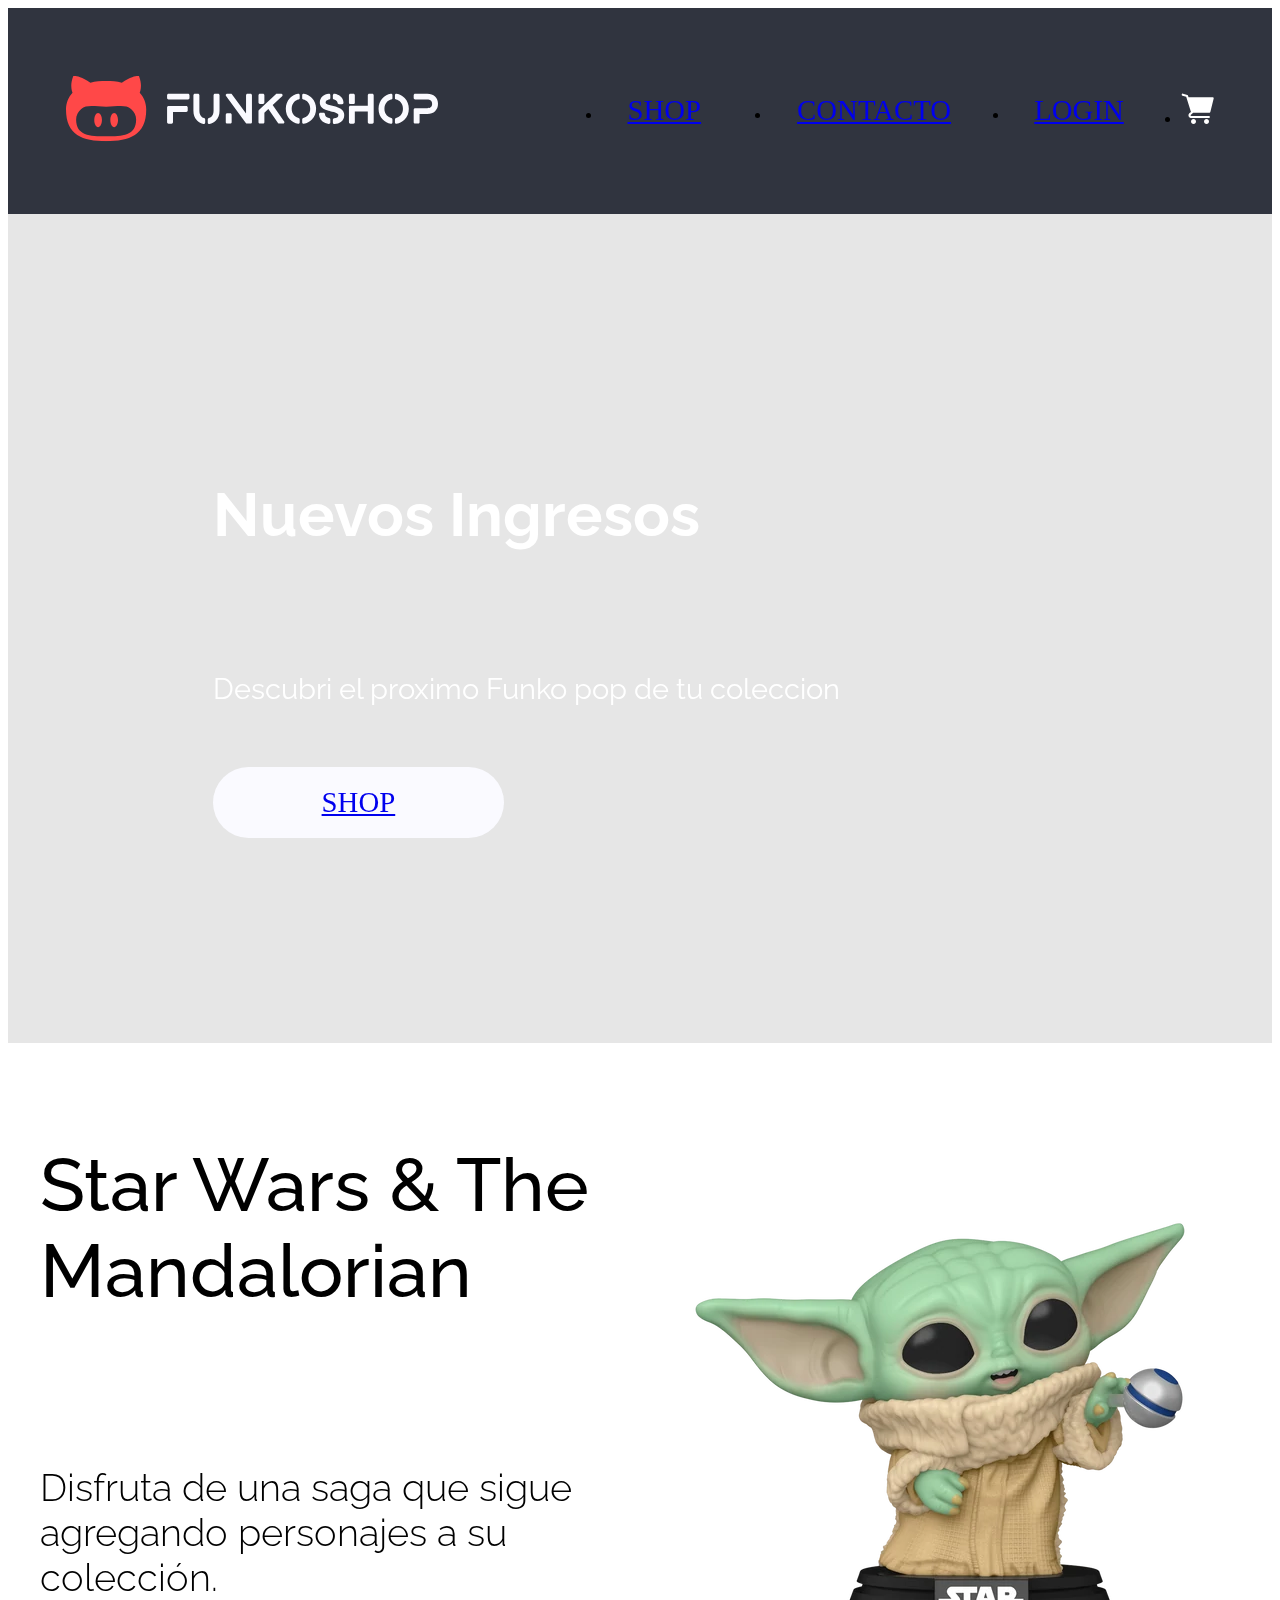
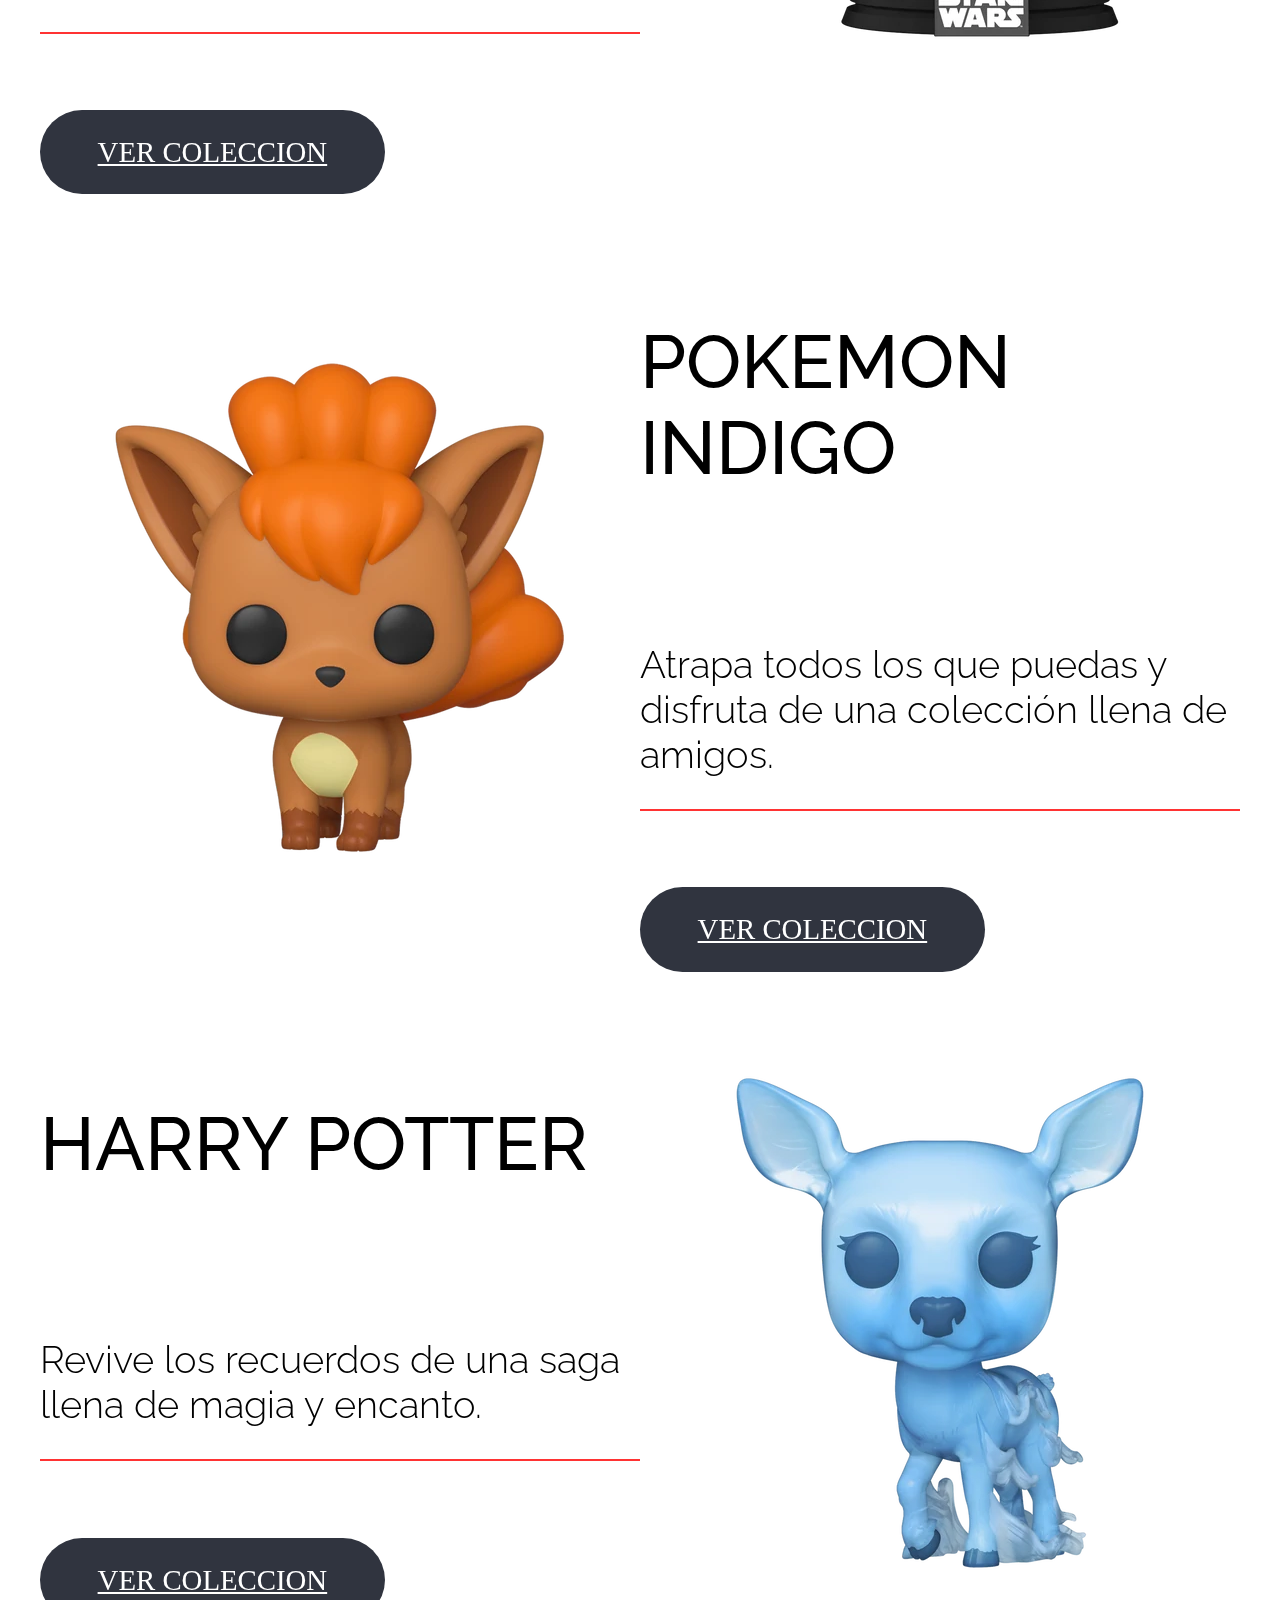
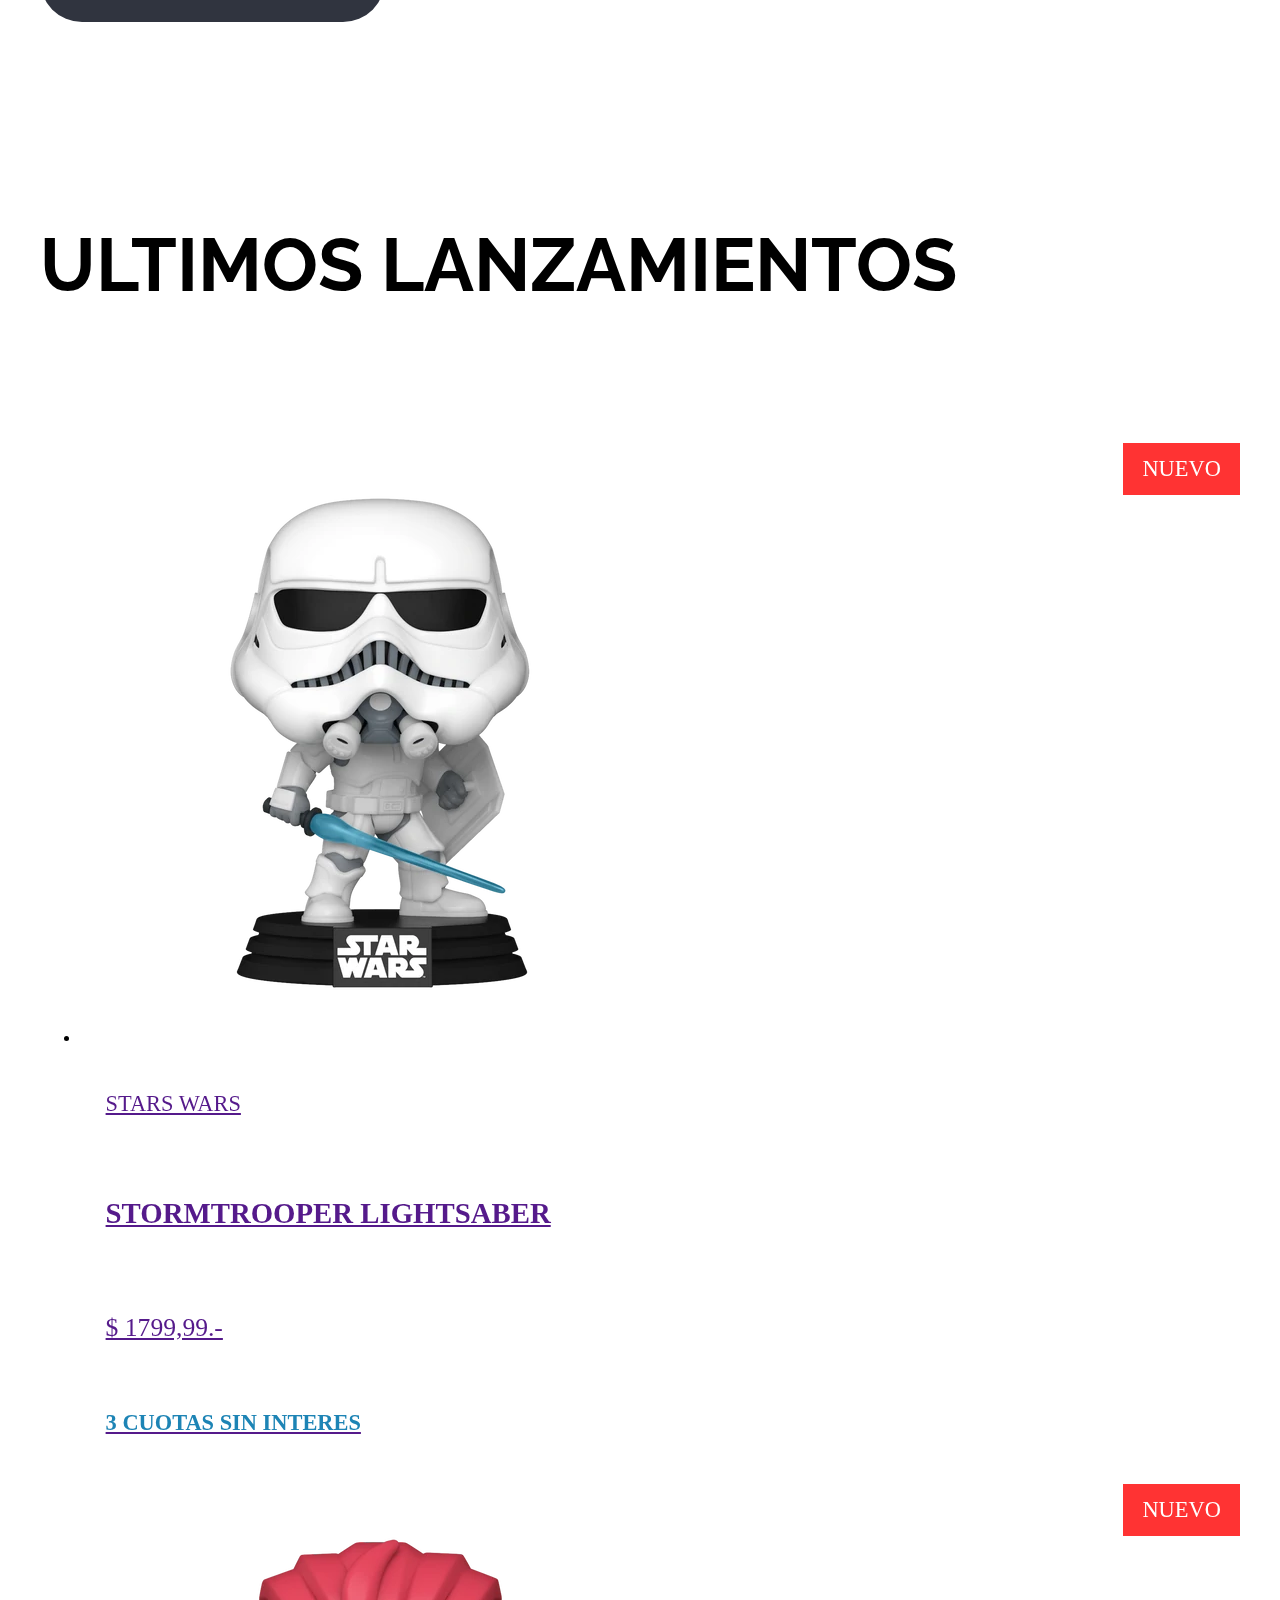
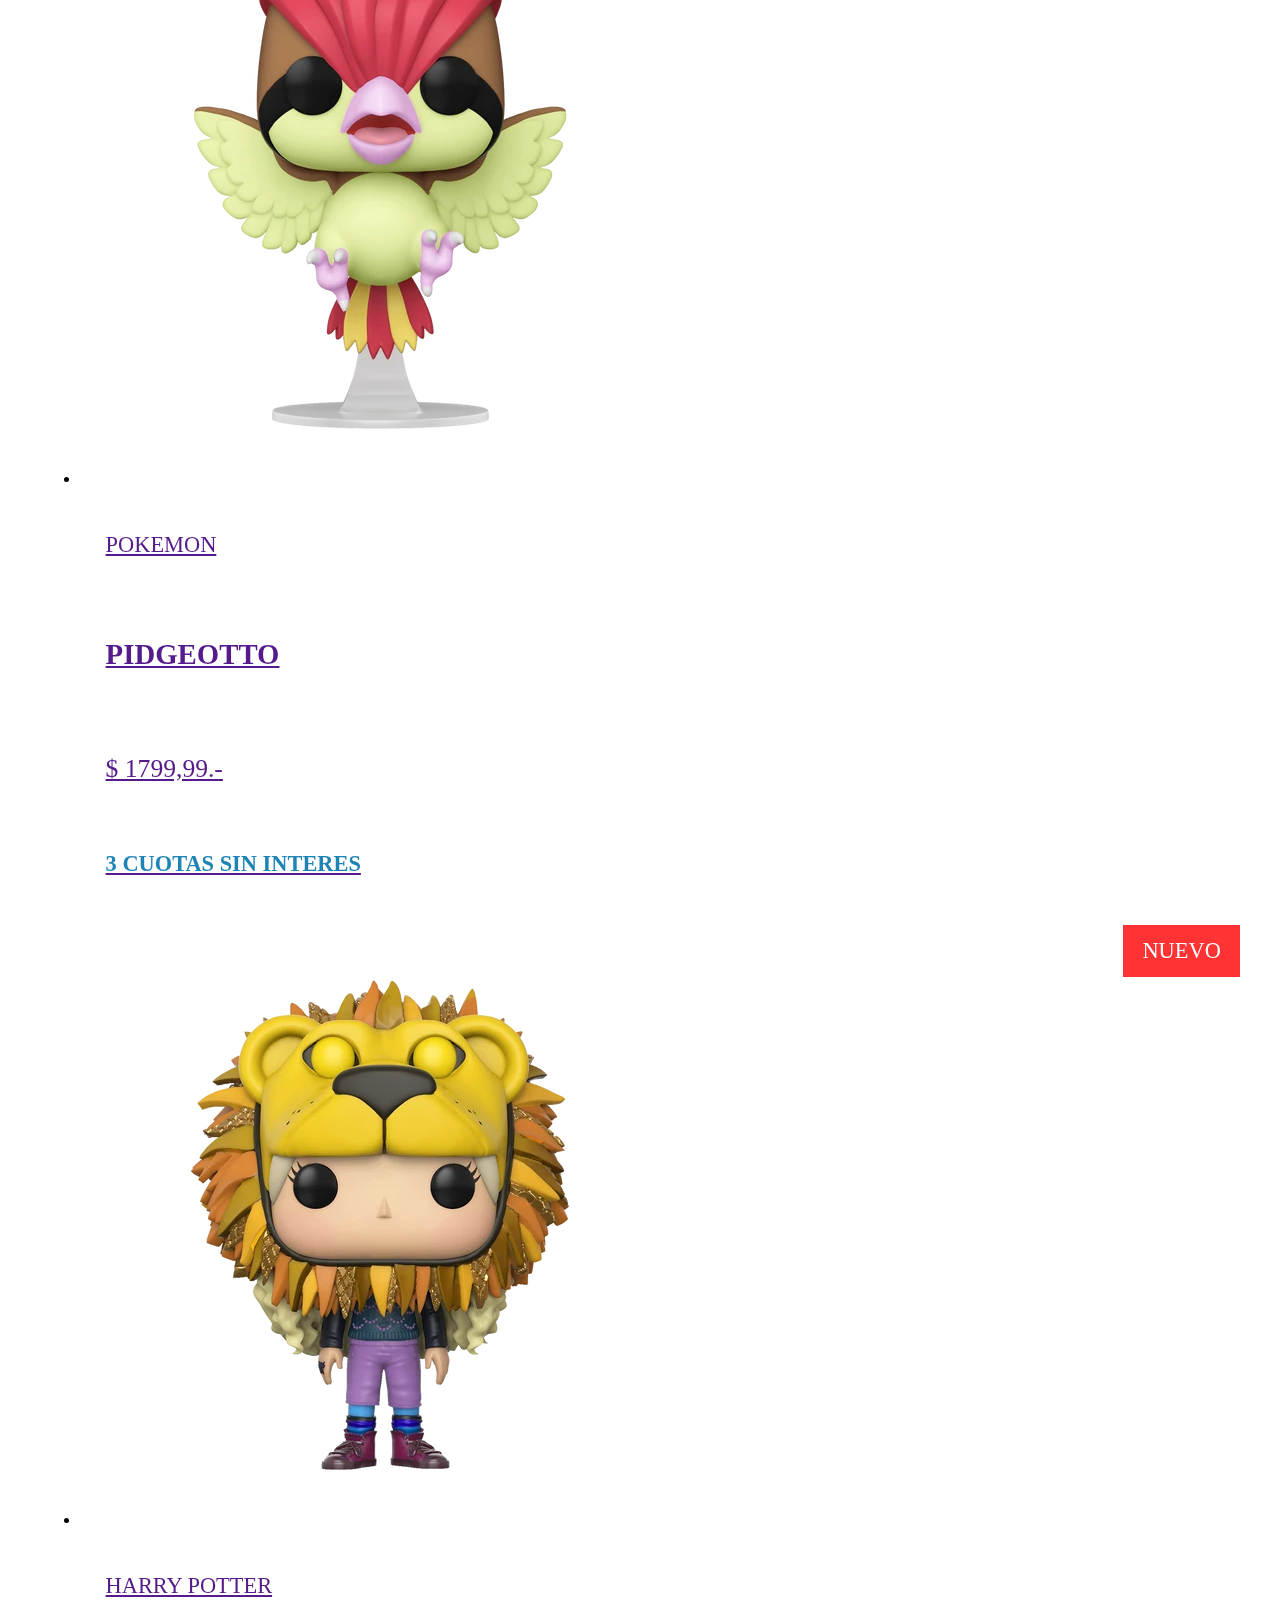
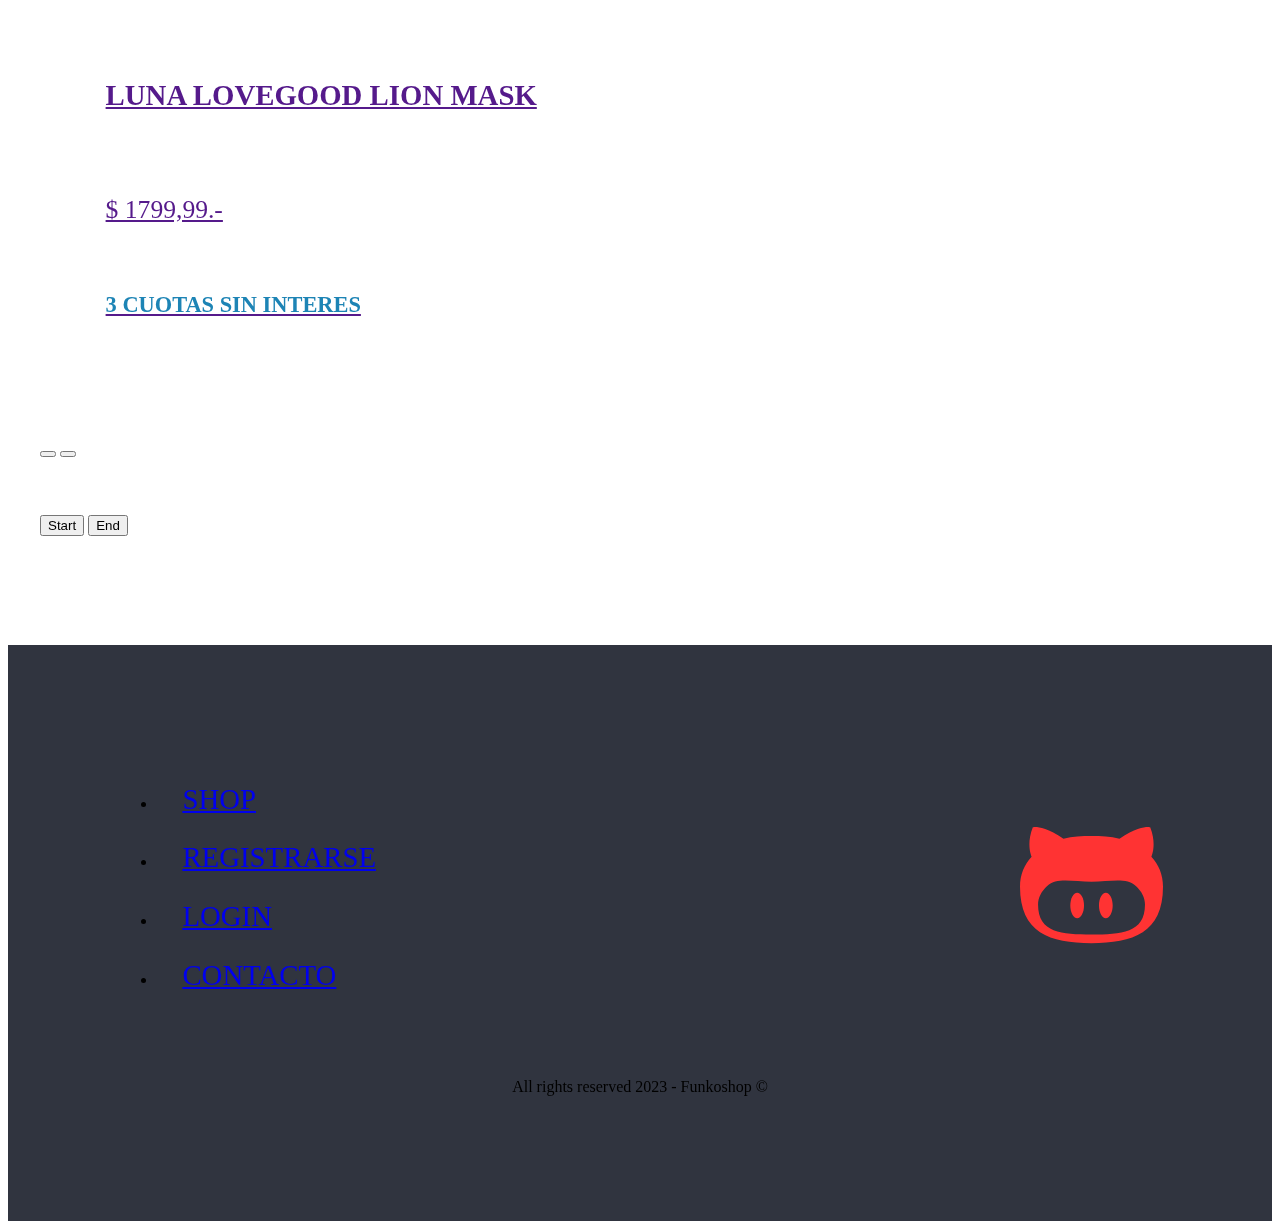
==== commit b7d497ef: "carrito html" ====
--- a/index.html
+++ b/index.html
@@ -5,6 +5,8 @@
         <meta http-equiv="X-UA-Compatible" content="IE=edge">
         <meta name="viewport" content="width=device-width, initial-scale=1.0">
         <title>Home | Funkoshop</title>
+        <link rel="stylesheet" href=https://cdn.jsdelivr.net/npm/@glidejs/glide/dist/css/glide.core.min.css">
+        <link rel="stylesheet" href=https://cdn.jsdelivr.net/npm/@glidejs/glide/dist/css/glide.theme.min.css">
         <link rel="stylesheet" href="./styles/index.css">
    </head>
     <body>
@@ -156,7 +158,11 @@
                 <div class="glide__arrows" data-glide-el="controls">
                     <button class="glide__arrow glide__arrow--left" data-glide-dir="<"><iconify-icon icon="tabler:chevron-left"></iconify-icon></button>
                     <button class="glide__arrow glide__arrow--right" data-glide-dir=">"><iconify-icon icon="tabler:chevron-right"></iconify-icon></button>
-                </div>
+                </div> 
+                <div data-glide-el="controls">
+                    <button data-glide-dir="<<">Start</button>
+                    <button data-glide-dir=">>">End</button>
+                  </div>
             </section>
         </main>
         <footer class="footer">
@@ -175,32 +181,15 @@
                         <a class="navbar__link" href="./pages/contact.html">CONTACTO</a>
                     </li>
                 </ul>
-                <picture>
+                <picture class="navbar___logo">
                     <img src="./img/branding/isotype.svg" alt="Isotipo de la marca Funkoshop">
                 </picture>
             </nav>
             <p class="footer__copy">All rights reserved 2023 - Funkoshop &copy;</p>
         </footer>
         <script src="https://cdn.jsdelivr.net/npm/iconify-icon@1.0.7/dist/iconify-icon.min.js"></script>
-        <script src="https://cdn.jsdelivr.net/npm/@glidejs/glide"></script>
-        <script>
-            new Glide('.glide',
-                {
-                    type: 'carousel',
-                    startAt: 0,
-                    perView: 3,
-                    gap: 30,
-                    breakpoints: {
-                        991: {
-                            perView: 2
-                            },
-                        768: {
-                            perView: 1
-                        }
-                    }
-                }
-            ).mount();
-        </script>
+        
+       
     </body>
     </html>
         --- a/styles/index.css
+++ b/styles/index.css
@@ -1,553 +1,35 @@
-@import url('https://fonts.googleapis.com/css2?family=Inter:wght@100&family=Raleway:wght@100&display=swap');
+/* EXTERNALS */
 
-:root {
+@import url('https://fonts.googleapis.com/css2?family=Inter:wght@300;400;500;600;700&family=Raleway:wght@300;400;500;600;700&display=swap');
+@import url('https://cdn.jsdelivr.net/npm/@glidejs/glide/dist/css/glide.core.min.css');
+@import url('https://cdn.jsdelivr.net/npm/@glidejs/glide/dist/css/glide.theme.min.css');
 
-    /*Palette*/
+/* MISCELANEOUS */
 
-    --primary-solid: #FF3333;
-    --primary-900:rgb(255, 51, 0.9);
-    --primary-500: rgb(255, 51, 0.5);
-    --primary-300:rgb(255, 51, 0.3);
+@import url('./misc/variables.css');
+@import url('./misc/normalize.css');
+@import url('./misc/helpers.css');
+@import url('./misc/animations.css');
 
-    --secondary-solid: #1d84b5;
-    --secondary-900: rgb(29, 132, 0.9);
-    --secondary-500: rgb(29, 132, 0.5);
-    --secondary-300: rgb(29, 132, 0.3);
+/* PARTIALS */
 
-    --dark-solid: #1f1f1f1f ;
-    --dark-900:rgba(31, 31, 31, 0.9);
-    --dark-500:rgba(31, 31, 31, 0.5);
-    --dark-300:rgba(31, 31, 31, 0.3);
+@import url('./partials/header.css');
+@import url('./partials/footer.css');
 
-    --dark-bg-solid: #30343f;
-    --light-bg-solid: #fafaff;
-    --light-font-solid: #ffffff;
+/* COMPONENTS */
 
-     /* Typografia */
+@import url('./components/buttons.css');
+@import url('./components/form.css');
+@import url('./components/card.css');
+@import url('./components/slider.css');
 
-    --base-font: 'Inter', sans-serif;
-    --alternative-font: 'Raleway', sans-serif;
+/* PAGES */
 
-    /* Font-sizes */
-
-    --font-display: 4.6em;
-    --font-jumbo: 3.8em;
-    --font-xlarge: 3em;
-    --font-large: 2.4em;
-    --font-medium: 1.8em;
-    --font-small: 1.6em;
-    --font-xsmall: 1.4em;
-
-    /* spacings */
-
-    --spacing-128: 12.8rem;
-    --spacing-68: 6.8rem;
-    --spacing-36: 3.6rem;
-    --spacing-28: 2.8rem;
-    --spacing-24: 2.4rem;
-    --spacing-20: 2rem;
-    --spacing-16: 1.6rem;
-    --spacing-12: 1.2rem;
-    --spacing-8: 0.8rem;
-}
-    
-
-*,
-*::before,
-*::after {
-    margin : 0;
-    padding: 0;
-    box-sizing: border-box ;
-        }
-
-html {
-    font-family:var(--base-font) ; 
-    font-size: 62.5%;
-    background-color: var(--dark-solid);
-      }
-
-
-a {
-    text-decoration: none;
-    font-family: inherit;
-    color: inherit;
-    
-} 
-
-.page-header,
-footer {
-    font-family: var(--alternative-font);
-    color: var(--light-font-solid);
-}
-
-
-ul, ol {
-    list-style-type: none;
-    align-content: space-between;
-    align-items: self-end;
-}
-
-
-p {
-    font-size: 1.8em;
-}
-
-input[type="text"]::placeholder {
-  color: var(--dark-300);
-  font-family: var(--base-font);
-  font-weight: 500;
-}
-
-.container {
-    max-width: 1200px;
-    margin: 0 auto;
-}
-
-.grid-fixed {
-  display: grid;
-  grid-template-rows: auto 1fr auto;
-  min-height: 100vh;
-}
-
-
-
-/*HEADER*/
-
-.page-header {
-display:block;
-background-color: var(--dark-bg-solid);
-padding: var(--spacing-36);
-}
-
-.nav {
-  display: flex;
-  justify-content: space-between;
-  align-items: center;
-}
-
-.navbar__container {
-  display: flex;
-  justify-content: space-between;
-  align-items: center;
-      
-   }
-
-.navbar__logo {
-  max-width:  300px;
-  }
-
-.navbar__menu {
-    display: flex;
-    align-items: center;
-    gap: var(--spacing-12);
-    float: right;
-     
-  }
-
-.navbar__link {
-  font-size: var(--font-medium);
-  padding: var(--spacing-8) var(--spacing-16);
-  display: inline-block;
-  transition: background  .3s ease-in-out;
-  position: relative;
-
-
-}  
-
-.navbar__link:hover {
-  background-color: var(--primary-900);
-  
-}
-
-.with-icon {
-  display: flex;
-  align-items: center;
-  gap: var(--spacing-8);
-}
-
-.with-icon iconify-icon svg {
-  color: var(--light-bg-solid)
-}
-
-.with-submenu:hover .submenu {
-  display: block;
-
-}
-
-.submenu {
-  display: none;
-  width: 300px;
-  position: absolute;
-  background-color: var(--dark-bg-solid);
-  z-index: 3;
-}
-
-.submenu__link {
-  display: block;
-  padding: var(--spacing-8) var(--spacing-16);
-  font-size: var(--font-medium);
-  transition: background  .3s ease-in-out;
-}
-
-.submenu__link:hover {
-   background-color: var(--primary-900);
-}
-
-
-/*hero*/
-.hero {
-  background-image: url(../img/funkos-banner.webp);
-  padding: var(--spacing-128);
-  background-position: top;
-  background-size: cover;
-  background-attachment: fixed;
-  position: relative;
-}
-
-.hero::before {
-  content: '';
-  background-color: rgba(0,0,0, 0);
-  width: 100%;
-  height: 100%;
-  position: absolute;
-  top: 0;
-  left: 0;
-  backdrop-filter:  blur(2px) brightness(0.9);
-}
-
-.hero__content {
-  display: flex;
-  flex-direction: column;
-  gap: var(--spacing-20);
-  align-items: start;
-  z-index: 2;
-  position: relative;
-}
-
-.hero__tilte {
-  font-family: var(--alternative-font);
-  font-size: var(--font-jumbo);
-  color: var(--light-font-solid);
-}
- .hero__text {
-  font-family: var(--alternative-font);
-  color: var(--light-font-solid);
-  font-size: var(--font-medium);
- }
-
- .hero__link {
-  display: inline-block;
-  font-size: var(--font-medium);
-  background-color: var(--light-bg-solid);
-  padding: var(--spacing-12) var(--spacing-68);
-  border-radius: 50px;
-  font-weight: 500;
-  transition:  all .3s ease-in-out;
-}
-
-.hero__link:hover {
-  background-color: var(--primary-900);
-  color: var(--light-font-solid);
-}
-
-/*COLLECTION*/
-
-.collection {
-  display: grid;
-  grid-template-columns: repeat(2, 1fr);
-  align-items: center;
-  padding: var(--spacing-16) 0;
-}
-
-.collection:nth-child(2) .collection__cover {
-  order: -1;
-}
-
-.collection__content {
-  display: flex;
-  flex-direction: column;
-  gap: var(--spacing-24);
-  align-items: start;
-}
-
-.collection__title {
-  font-family: var(--alternative-font);
-  font-size: var(--font-display);
-  font-weight: 500;
-}
-
-.collection__text {
-  font-family: var(--alternative-font);
-  font-size: var(--font-large);
-  font-weight: 300;
-  border-bottom: 2px solid var(--primary-solid);
-  padding-bottom: var(--spacing-20);
-}
-
-.collection__link {
-  display: inline-block;
-  font-size: var(--font-medium);
-  background-color: var(--dark-bg-solid);
-  color: var(--light-font-solid);
-  padding: var(--spacing-16) var(--spacing-36);
-  border-radius: 50px;
-  font-weight: 500;
-  transition: background .3s ease-in-out;
-}
-
-.collection__link:hover {
-  background-color: var(--primary-900);
-}
-
-/* FOOTER */
-
-.footer {
-  background-color: var(--dark-bg-solid);
-  padding: var(--spacing-68);
-}
-
-.footer__copy {
-  margin-top: var(--spacing-36);
-  text-align: center;
-}
-
-/* ANIMATIONS */
-
-@keyframes fade {
-  0% {
-      opacity: 0;
-  }
-
-  100% {
-      opacity: 1;
-  }
-}
-
-.card-item__cover {
-  display: flex;
-  position: relative;
-}
-
-.card-item__tag {
-  font-size: var(--font-xsmall);
-  text-transform: uppercase;
-  background-color: var(--primary-solid);
-  color: var(--light-font-solid);
-  padding: var(--spacing-8) var(--spacing-12);
-  position: absolute;
-  right: 0;
-}
-
-.card-item__cover img {
-  animation: fade .7s;
-}
-
-.card-item__img--back {
-  display: none;
-}
-
-.card-item__cover:hover .card-item__img--back {
-  display: block;
-}
-
-.card-item__cover:hover .card-item__img--front {
-  display: none;
-}
-
-.card-item__content {
-  display: flex;
-  flex-direction: column;
-  gap: var(--spacing-12);
-  padding: var(--spacing-16);
-}
-
-.card-item__licence {
-  font-size: var(--font-xsmall);
-  font-weight: 500;
-}
-
-.card-item__name {
-  font-size: var(--font-medium);
-  font-weight: 700;
-}
-
-.card-item__price {
-  font-size: var(--font-small);
-}
-
-.card-item__promo {
-  font-size: var(--font-xsmall);
-  color: var(--secondary-solid);
-  font-weight: 700;
-}
-
-/* SLIDER */
-
-.slider {
-  display: flex;
-  flex-direction: column;
-  gap: var(--spacing-36);
-  margin: var(--spacing-68) auto;
-}
-
-.slider__title {
-  font-family: var(--alternative-font);
-  font-size: var(--font-display);
-  text-transform: uppercase;
-}
-
-iconify-icon {
-  color: var(--dark-bg-solid);
-  font-size: var(--font-small);
-  font-weight: 700;
-}
-
-/* OVERRIDE */
-
-.glide__arrow--left {
-  left: 0;
-}
-
-.glide__arrow--right {
-  right: 0;
-}
-
-/* REGULAR FORM ELEMENTS */
-
-textarea {
-  width: 100%;
-}
-
-textarea::placeholder {
-  padding: var(--spacing-8);
-  color: gainsboro;
-}
-
-.form__box--grid {
-  display: grid;
-  grid-template-columns: 1fr 3fr;
-  gap: var(--spacing-16);
-  align-items: center;
-}
-
-.form__box--flex {
-  display: flex;
-  gap: var(--spacing-12);
-  align-items: center;
-}
-
-.form__flex {
-  display: flex;
-  gap: var(--spacing-36);
-}
-
-.form__flex .form__box{
-  flex: 1 1 100%;
-}
-
-.form__label {
-  font-size: var(--font-medium);
-  font-weight: 600;
-  letter-spacing: 1px;
-}
-
-.form__input {
-  padding: 1rem 0.5rem;
-  border: none;
-  flex-grow: 1;
-  border-bottom: 2px solid #ff3333;
-  font-size: var(--font-medium);
-}
-
-.form__input:focus {
-  outline: 0;
-}
-
-.form__input--wrapper {
-  display: flex;
-  align-items: center;
-}
-
-.form__input--wrapper .form__input {
-  width: 50%;
-}
-
-.form__input--wrapper span {
-  font-size: var(--font-medium);
-  padding: 1rem 0.5rem;
-  border-bottom: 2px solid #ff3333;
-}
-
-.form__remember {
-  display: flex;
-  align-items: center;
-  font-size: var(--font-medium);
-  gap: var(--spacing-8);
-}
-
-.form__terms {
-  display: flex;
-  align-items: center;
-  font-size: var(--font-small);
-  gap: var(--spacing-8);
-}
-
-.form__submission {
-  display: flex;
-  align-items: center;
-  justify-content: center;
-  gap: var(--spacing-16);
-}
-
-.form__btn {
-  font-size: var(--font-xsmall);
-}
-
-.form__link {
-  color: var(--secondary-solid);
-}
-
-.form__link:hover {
-  color: var(--secodary-300);
-}
-
-.form__select {
-  border-radius: 6px;
-  border: 2px solid var(--dark-solid);
-  font-size: var(--font-medium);
-  padding: var(--spacing-8);
-}
-/* BUTTONS STYLES */
-
-.btn {
-  border: none;
-  cursor: pointer;
-}
-
-/* COLORS */
-
-.btn--primary {
-  background-color: var(--primary-solid);
-  color: var(--light-font-solid);
-  transition: background 0.2s ease-in-out;
-}
-
-.btn--primary:hover {
-  background-color: var(--secondary-solid);
-}
-
-/* SIZES */
-
-.btn--medium {
-  padding: var(--spacing-8) var(--spacing-16);
-}
-
-.btn--large {
-  padding: var(--spacing-12) var(--spacing-28);
-}
-
-
-
-
-   
-
+@import url('./pages/home.css');
+@import url('./pages/shop.css');
+@import url('./pages/item.css');
+@import url('./pages/admin.css');
+@import url('./pages/login.css');
+@import url('./pages/register.css');
+@import url('./pages/create.css');
+@import url('./pages/edit.css');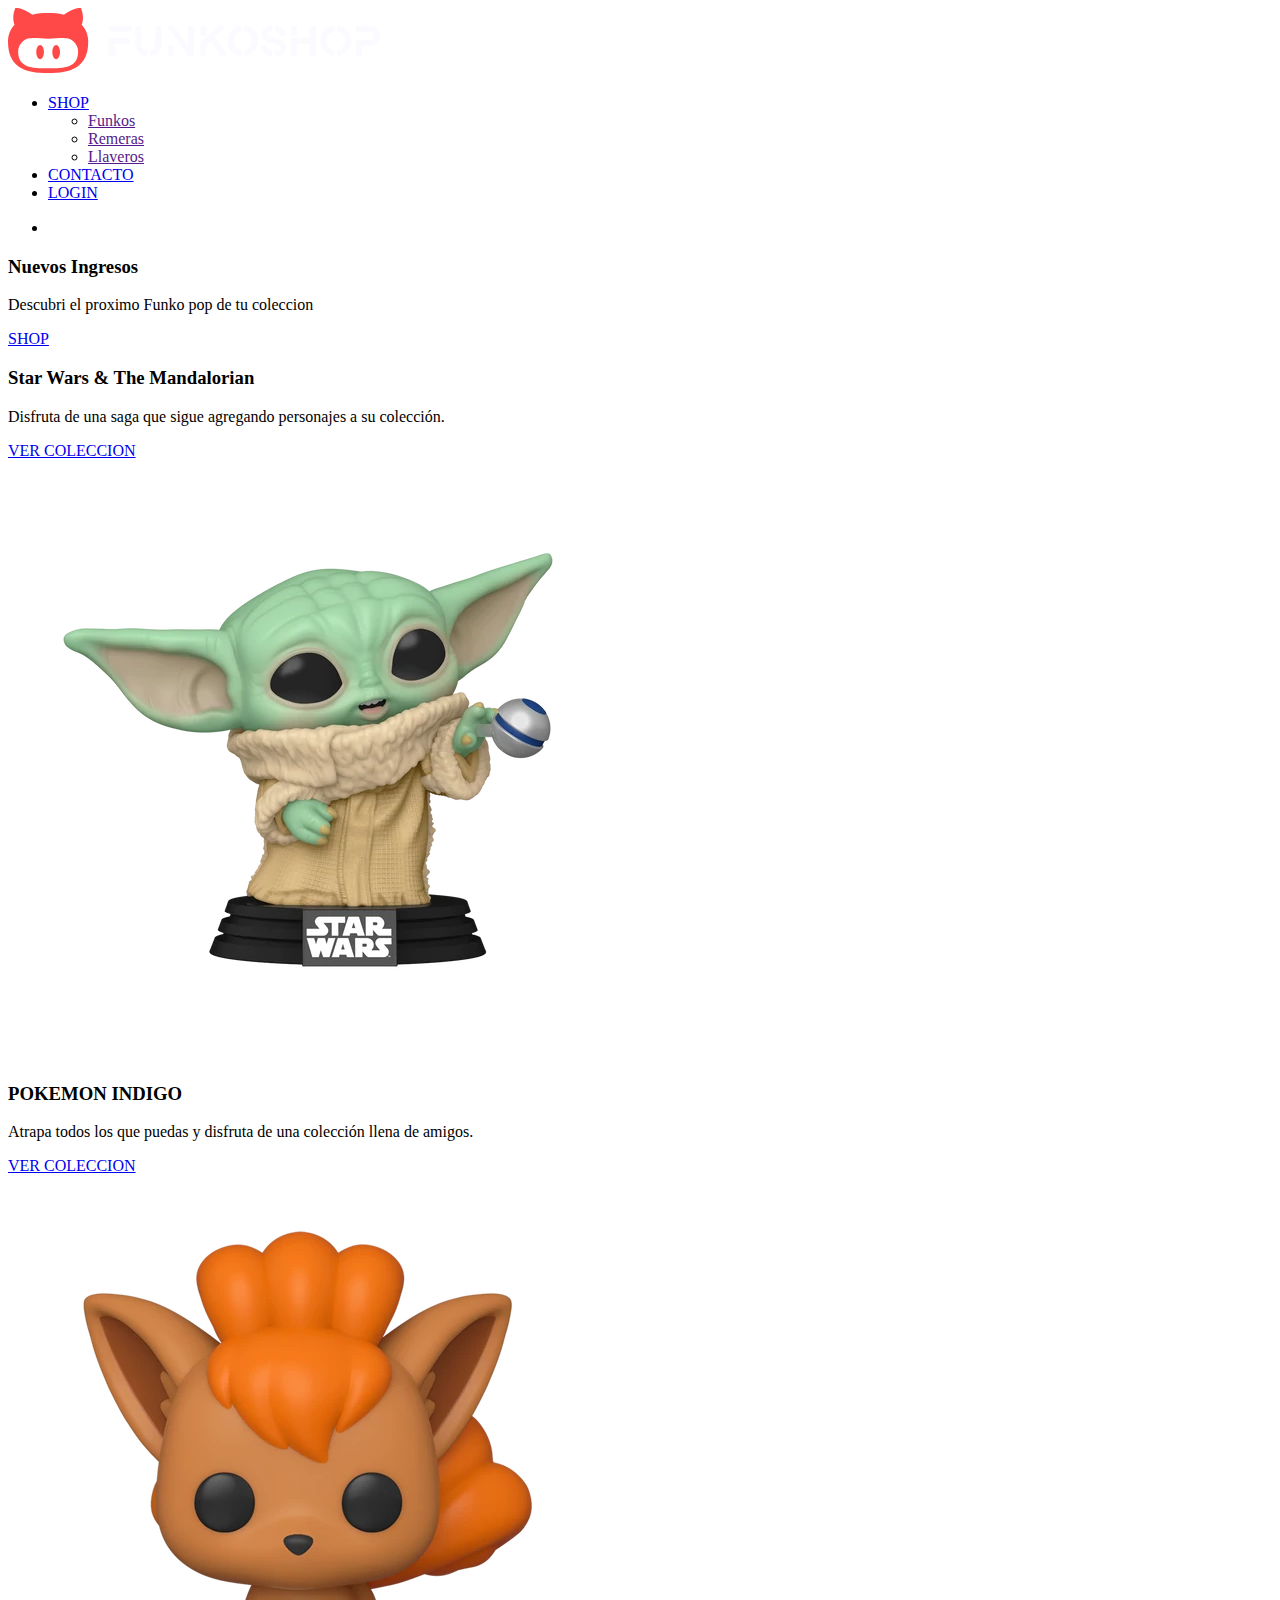
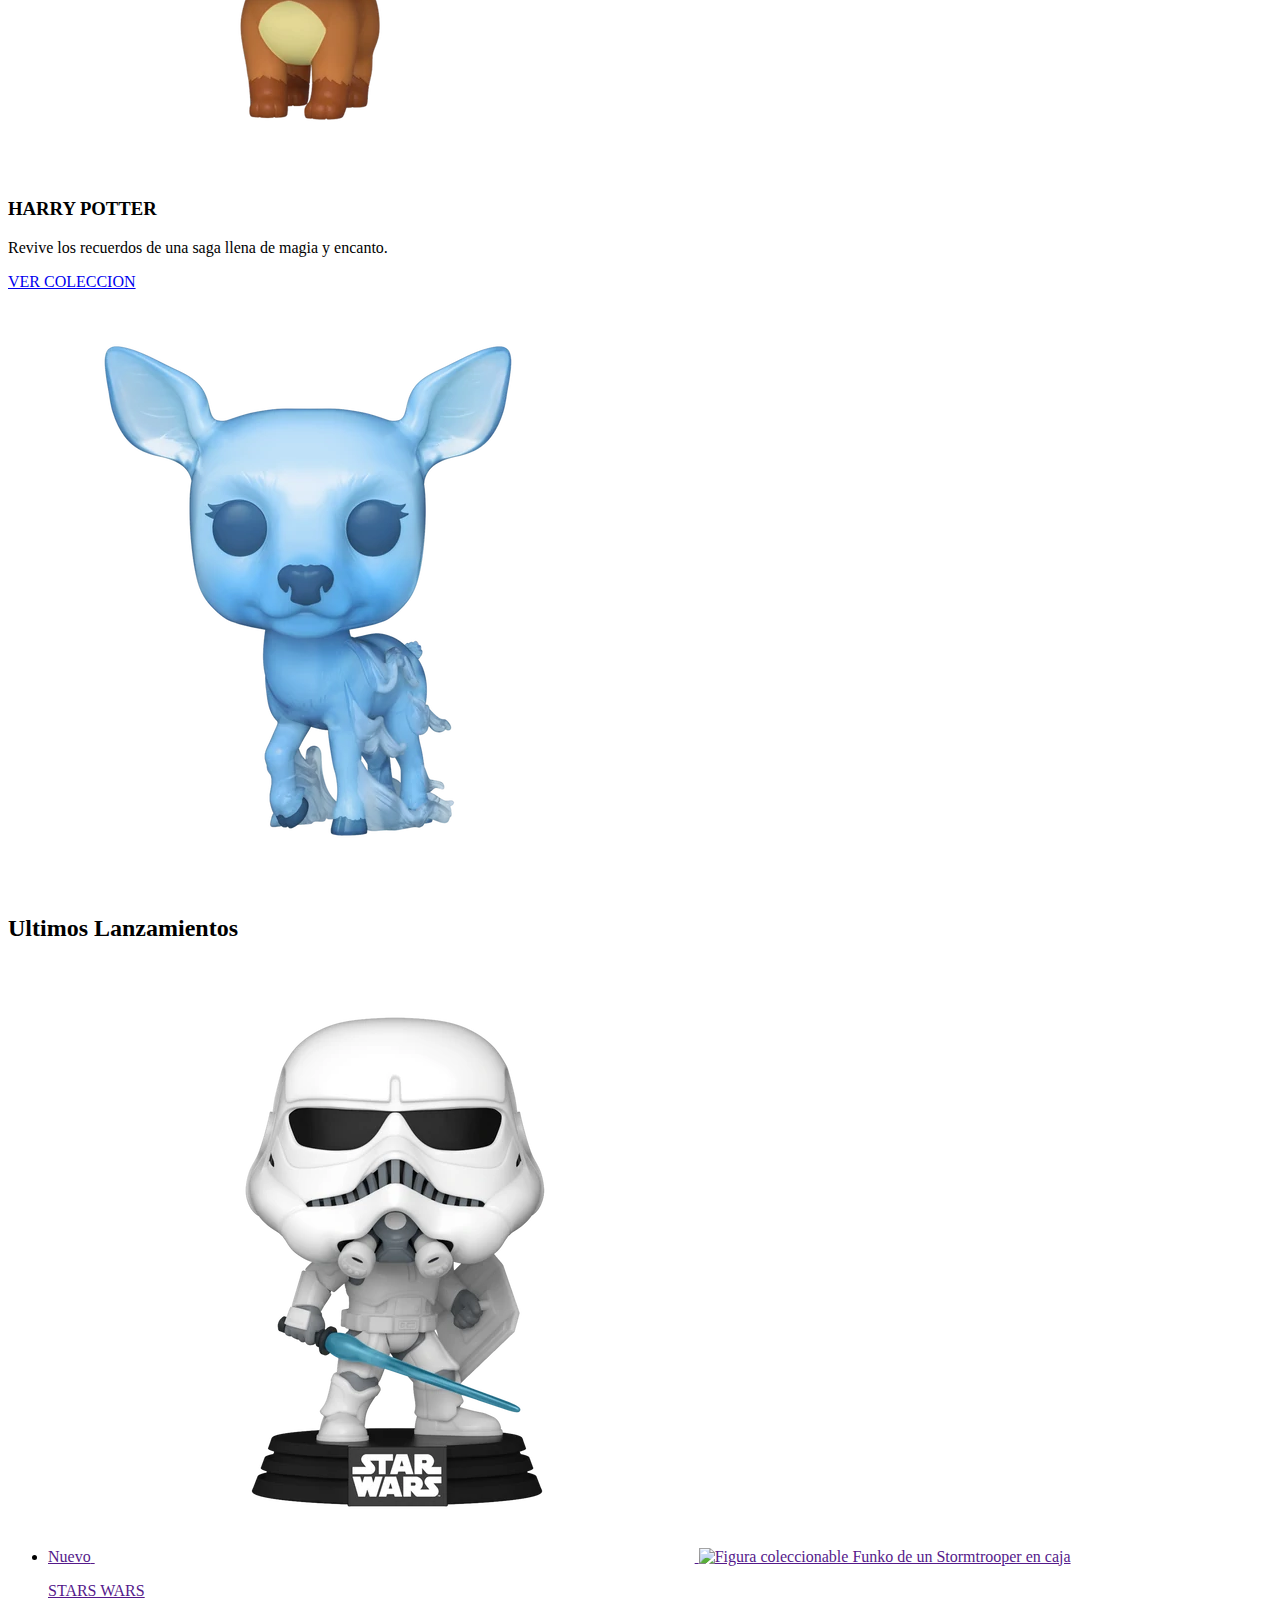
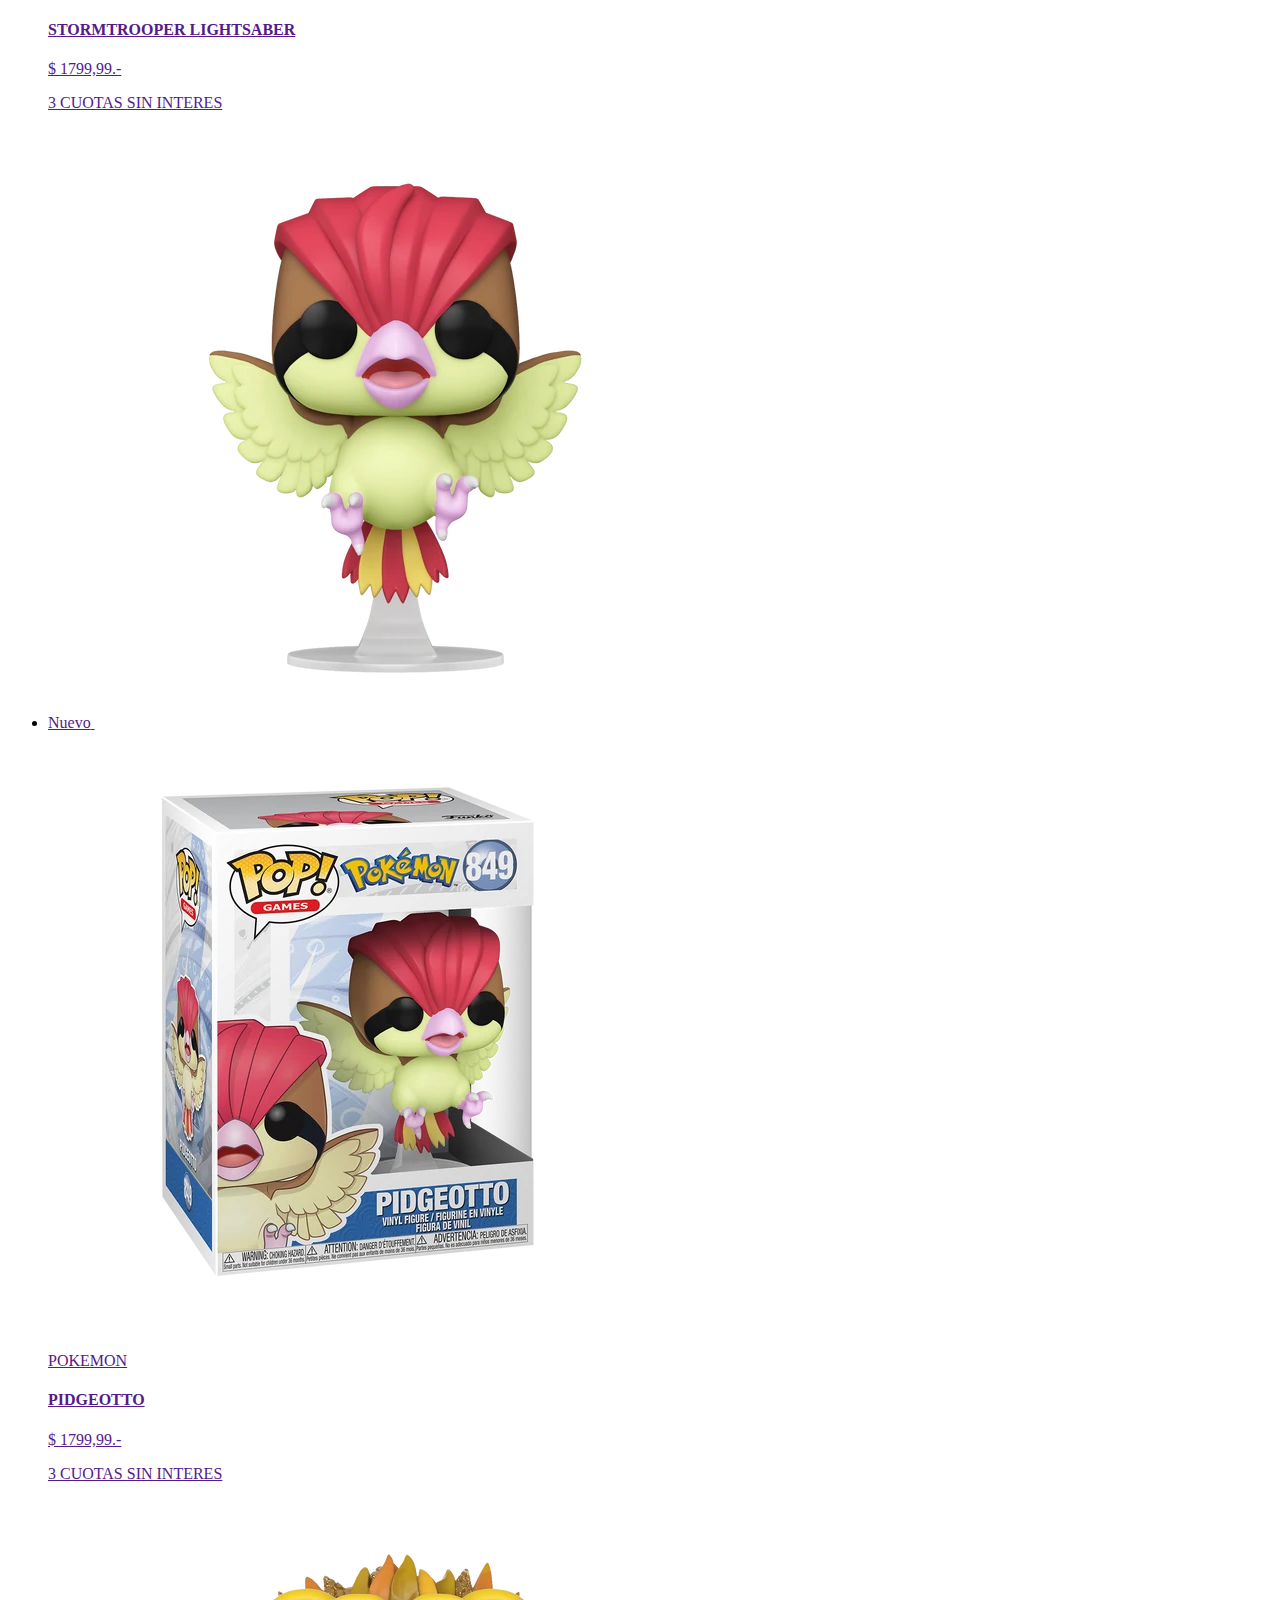
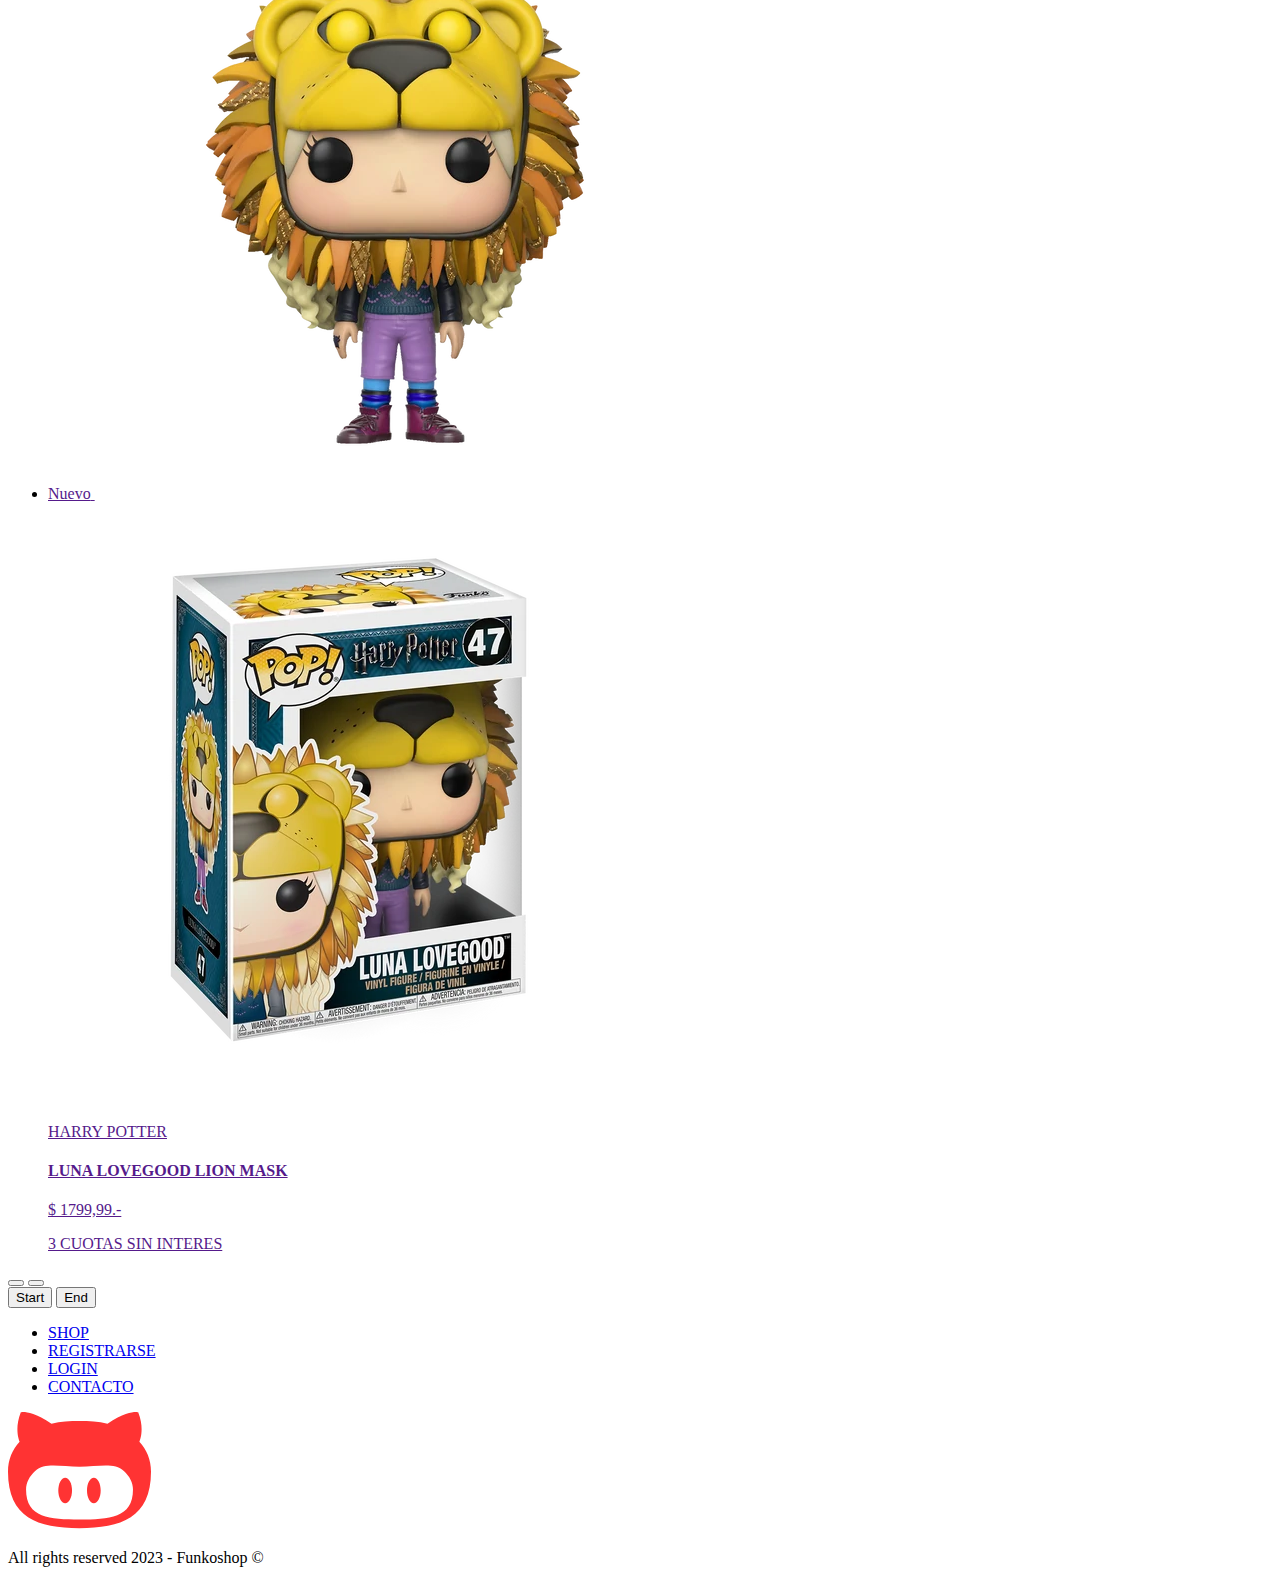
==== commit 304d7fb3: "challenger" ====
--- a/index.html
+++ b/index.html
@@ -6,13 +6,13 @@
         <meta name="viewport" content="width=device-width, initial-scale=1.0">
         <title>Home | Funkoshop</title>
         <link rel="stylesheet" href=https://cdn.jsdelivr.net/npm/@glidejs/glide/dist/css/glide.core.min.css">
-        <link rel="stylesheet" href=https://cdn.jsdelivr.net/npm/@glidejs/glide/dist/css/glide.theme.min.css">
-        <link rel="stylesheet" href="./styles/index.css">
+        <link rel="stylesheet" href=https://cdn.jsdelivr.net/npm/@glidejs/glide/dist/css/glide.theme.min.css"> 
+        <link rel="stylesheet" href="./styles/index.css
    </head>
     <body>
-        <header class="page-header">
+        <header class="header">
            <!-- Inicio Header --> 
-            <nav class="navbar container">
+            <nav class="navbar ">
                 <picture class="navbar__logo">                
                     <a href="./index.html">              
                         <img src="./img/branding/logo_light_horizontal.svg" alt="Isologotipo de la marca FunkoShop">
@@ -188,6 +188,7 @@
             <p class="footer__copy">All rights reserved 2023 - Funkoshop &copy;</p>
         </footer>
         <script src="https://cdn.jsdelivr.net/npm/iconify-icon@1.0.7/dist/iconify-icon.min.js"></script>
+        <script src="https:77cdn.jsdelivr.net/nmp/@glidejs/glide"></script>
         
        
     </body>
